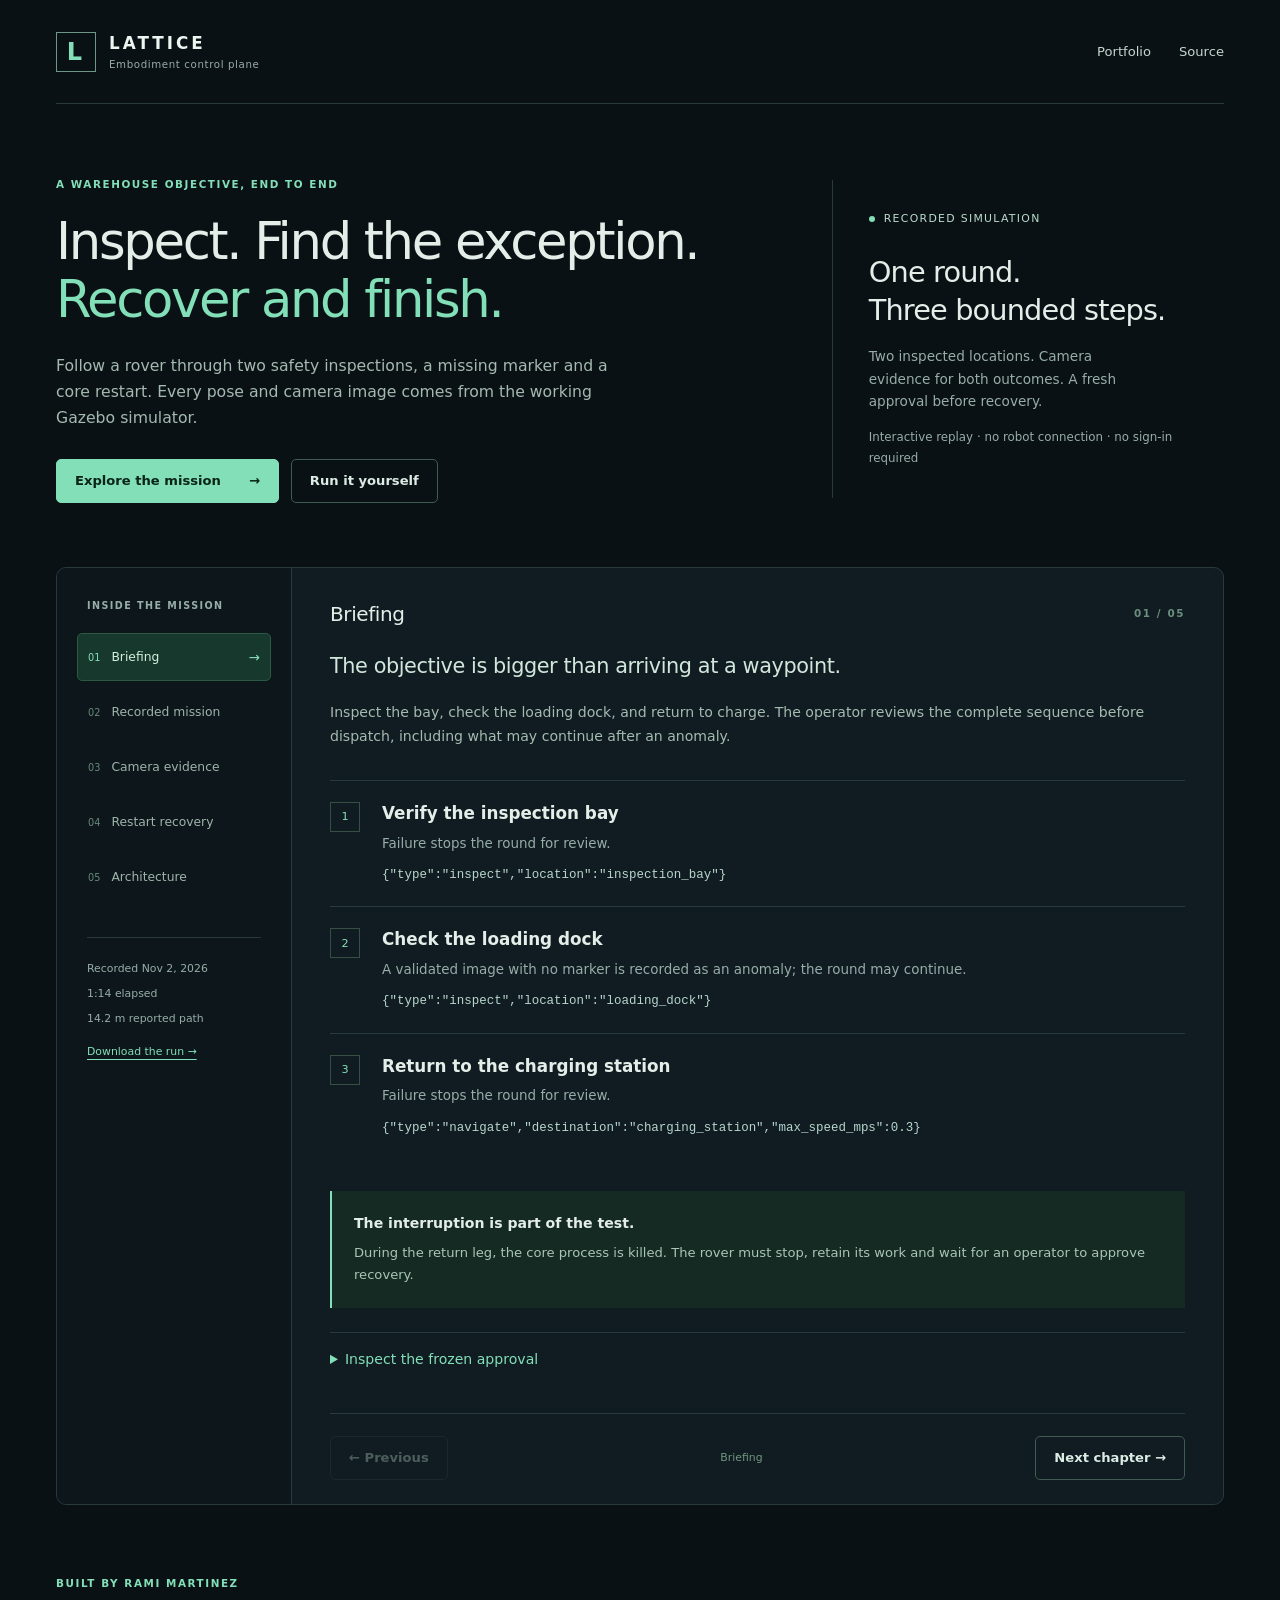
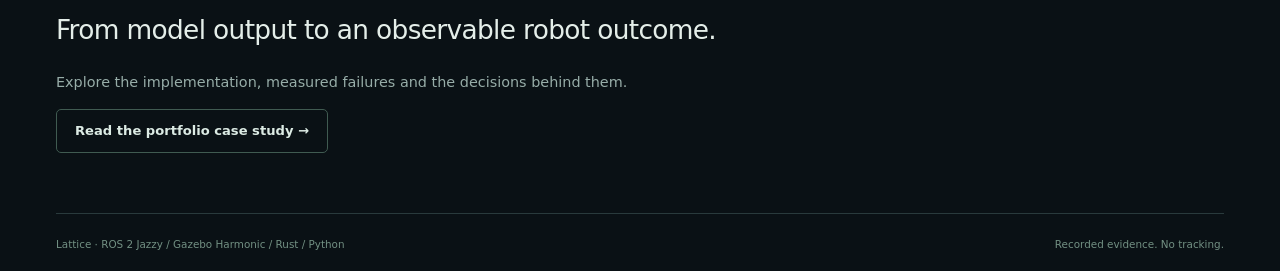
==== lattice/index.html @ a3d72969 "Show Lattice's complete inspection round with recovery and guided demo" ====
<!doctype html>
<html lang="en">
  <head>
    <meta charset="UTF-8" />
    <meta name="description" content="Explore a real recorded robotics inspection round: camera evidence, a missing marker, and operator-reviewed restart recovery.">
    <meta name="viewport" content="width=device-width, initial-scale=1.0" />
    <meta name="referrer" content="no-referrer" />
    <meta name="theme-color" content="#080d14" />
    <title>Lattice — A warehouse mission, end to end</title>
    <script type="module" crossorigin src="/lattice/assets/index-3AzymlTK.js"></script>
    <link rel="modulepreload" crossorigin href="/lattice/assets/preload-helper-CL96pmDp.js">
    <link rel="stylesheet" crossorigin href="/lattice/assets/index-CsXCBQIJ.css">
  </head>
  <body>
    <div id="root"></div>
  </body>
</html>
---- lattice/assets/index-CsXCBQIJ.css ----
:root{--lightningcss-light: ;--lightningcss-dark:initial;color-scheme:dark;color:#e4eee9;font-synthesis:none;--accent:#83dfb8;--muted:#97ada8;--line:#293a3c;--surface:#101c21;background:#0a1115;font-family:Inter,ui-sans-serif,system-ui,-apple-system,BlinkMacSystemFont,Segoe UI,sans-serif;font-weight:400}*{box-sizing:border-box}body{min-width:320px;margin:0}button,input,select{font:inherit}a{color:var(--accent);text-underline-offset:4px}button,a,input,select,summary{-webkit-tap-highlight-color:transparent}button,a,summary{touch-action:manipulation}button:focus-visible,a:focus-visible,input:focus-visible,select:focus-visible,summary:focus-visible{outline:2px solid var(--accent);outline-offset:5px}button{cursor:pointer}button:disabled{cursor:default;opacity:.4}p{line-height:1.65}h1,h2,h3,p{margin-top:0}h3{font-size:1.05rem;line-height:1.35}code{overflow-wrap:anywhere;color:#b8d6cc;font-family:ui-monospace,SFMono-Regular,monospace;font-size:.78rem;line-height:1.65}small{font-size:.75em}details{border-top:1px solid var(--line);padding:18px 0}summary{cursor:pointer;color:var(--accent);font-size:.88rem}details p{margin-top:16px}details dd{margin:6px 0 16px}details code{display:block}.visitor-app{max-width:1500px;margin:auto;padding:0 56px}.visitor-header{border-bottom:1px solid var(--line);justify-content:space-between;align-items:center;gap:24px;height:104px;display:flex}.visitor-brand{color:#edf5f1;letter-spacing:.18em;align-items:center;gap:13px;font-size:1.05rem;font-weight:650;text-decoration:none;display:flex}.visitor-brand small{letter-spacing:.06em;color:var(--muted);margin-top:5px;font-size:.64rem;font-weight:400;display:block}.brand-symbol{width:40px;height:40px;color:var(--accent);border:1px solid #6c9686;place-items:center;font-size:1.5rem;display:grid}.visitor-header nav{align-items:center;gap:28px;font-size:.82rem;display:flex}.visitor-header nav>a:not(.visitor-button){color:#c3d6cf;text-decoration:none}.visitor-button{color:#dcebe4;white-space:nowrap;background:0 0;border:1px solid #405b51;border-radius:5px;justify-content:center;align-items:center;gap:28px;min-height:44px;padding:12px 18px;font-size:.82rem;font-weight:550;text-decoration:none;display:inline-flex}.visitor-button:hover{background:#1b3029}.visitor-button.primary{background:var(--accent);color:#0a2418;border-color:var(--accent)}.visitor-button.primary:hover{background:#a7eccf}.visitor-button.quiet{border-color:var(--line);color:#a9c0b6}.visitor-actions{flex-wrap:wrap;gap:12px;margin-top:28px;display:flex}.eyebrow{text-transform:uppercase;letter-spacing:.15em;color:var(--accent);margin-bottom:20px;font-size:.65rem;font-weight:600}.visitor-hero{grid-template-columns:1.65fr 1fr;align-items:center;gap:11%;padding:72px 0 64px;display:grid}.visitor-hero h1{letter-spacing:-.045em;margin-bottom:24px;font-size:clamp(2.2rem,4vw,3.65rem);font-weight:500;line-height:1.13}.visitor-hero h1 em{color:var(--accent);font-style:normal}.hero-description{color:#a4b9b0;max-width:580px;font-size:.98rem}.hero-notes{border-left:1px solid var(--line);padding:30px 0 30px 36px}.hero-notes strong{letter-spacing:-.03em;margin:26px 0 16px;font-size:1.8rem;font-weight:450;line-height:1.3;display:block}.hero-notes p{color:var(--muted);max-width:280px;font-size:.85rem}.hero-notes .recorded-label{text-transform:uppercase;letter-spacing:.12em;color:#badbca;align-items:center;gap:9px;font-size:.68rem;display:flex}.recorded-label>span{background:var(--accent);border-radius:50%;width:6px;height:6px}.scope-note{color:var(--muted);font-size:.74rem;line-height:1.6}.visitor-workspace{border:1px solid var(--line);background:var(--surface);border-radius:10px;grid-template-columns:235px minmax(0,1fr);scroll-margin-top:20px;display:grid;overflow:hidden}.chapter-nav{border-right:1px solid var(--line);background:#0d171b;padding:30px 20px}.chapter-nav>.eyebrow{color:var(--muted);margin-left:10px;font-size:.6rem}.chapter-nav nav{flex-direction:column;gap:7px;display:flex}.chapter-nav button{color:#9eb3aa;text-align:left;background:0 0;border:1px solid #0000;border-radius:5px;align-items:center;gap:11px;width:100%;min-height:48px;padding:14px 10px;font-size:.77rem;display:flex}.chapter-nav button>span:first-child{color:#68877a;font-size:.61rem}.chapter-nav button>span:last-child{opacity:0;margin-left:auto;font-size:.85rem}.chapter-nav button:hover{color:#dfede5;background:#152823}.chapter-nav button.selected{color:#d2efdf;background:#17382c;border-color:#2b5943}.chapter-nav button.selected span{color:var(--accent);opacity:1}.run-facts{border-top:1px solid var(--line);color:var(--muted);flex-direction:column;gap:12px;margin:36px 10px 0;padding-top:24px;font-size:.68rem;display:flex}.run-facts a{margin-top:8px}.chapter-content{min-width:0;padding:34px 38px 24px;scroll-margin-top:20px}.chapter-heading{flex-direction:row-reverse;justify-content:space-between;align-items:center;gap:16px;margin-bottom:25px;display:flex}.chapter-heading h2{letter-spacing:-.02em;outline:none;margin:0;font-size:1.25rem;font-weight:500}.chapter-heading .eyebrow{color:#6b8f7e;font-variant-numeric:tabular-nums;margin:0}.chapter-lead{color:#d2e7dc;letter-spacing:-.02em;font-size:1.3rem;font-weight:450;line-height:1.45}.chapter-content>p:not(.chapter-lead){color:#a5bbb0;font-size:.88rem}.brief-steps{margin:32px 0;padding:0;list-style:none}.brief-steps li{border-top:1px solid var(--line);gap:22px;padding:21px 0;display:flex}.step-number{width:30px;height:30px;color:var(--accent);border:1px solid #355043;flex-shrink:0;place-items:center;font-size:.7rem;display:grid}.brief-steps h3{margin-bottom:8px}.brief-steps p{color:var(--muted);margin-bottom:8px;font-size:.84rem}.callout{border-left:2px solid var(--accent);background:#142a23;margin:24px 0;padding:22px}.callout strong{font-size:.88rem;font-weight:550}.callout p{color:#a8c6b7;margin:10px 0 0;font-size:.82rem}.callout a{margin-top:14px;font-size:.8rem;display:inline-block}.replay-caption{color:var(--muted);justify-content:space-between;align-items:center;margin-bottom:12px;font-size:.7rem;display:flex}.replay-caption p{margin:0}.replay-caption>span{color:#a2d6b9;text-transform:capitalize;border:1px solid #355144;border-radius:20px;padding:4px 9px}.warehouse-map{background:#0b151a;border:1px solid #284039;border-radius:6px;width:100%;height:auto;display:block}.warehouse-floor{fill:#102027;stroke:#466457;stroke-width:2px}.warehouse-shelf{fill:#25363c;stroke:#75827c}.map-label{fill:#8da99b;font-family:inherit;font-size:11px}.map-station{fill:#1f3c32;stroke:#80c6a4;stroke-width:1.5px}.route-full{fill:none;stroke:#314c40;stroke-width:2px;stroke-dasharray:4 5}.route-played{fill:none;stroke:#80e2b4;stroke-width:2.7px;stroke-linecap:round;stroke-linejoin:round}.map-rover{fill:#b0f3cf;stroke:#173a28;stroke-width:2px}.rover-halo{fill:#80e2b41a;stroke:#80e2b430}.rover-arrow{fill:#b0f3cf;stroke:#173a28;stroke-width:1px}.replay-controls{align-items:center;gap:20px;margin:22px 0 18px;display:flex}.replay-controls>label{color:var(--muted);flex:1;font-size:.7rem}.replay-controls output{float:right;font-variant-numeric:tabular-nums}.replay-controls input{width:100%;accent-color:var(--accent);height:18px;margin:12px 0 0;display:block}.replay-controls .speed-label{flex:0 0 52px}.speed-label select{color:var(--accent);background:#152920;border:1px solid #3d5f4c;border-radius:4px;margin-top:7px;padding:7px;display:block}.telemetry-strip{border-bottom:1px solid var(--line);color:#7fa38b;gap:32px;padding-bottom:18px;font-family:ui-monospace,monospace;font-size:.7rem;display:flex}.telemetry-strip strong{color:#c3e3ce;font-weight:400}.current-event{margin:25px 0}.current-event .eyebrow{color:var(--muted);font-size:.6rem}.current-event h3{margin:9px 0}.current-event p{color:var(--muted);min-height:38px;font-size:.8rem}.event-track{gap:9px;padding-bottom:12px;display:flex;overflow-x:auto}.event-track button{text-align:left;border:1px solid var(--line);color:#8fa99c;background:#0d191e;border-radius:5px;min-width:125px;max-width:155px;padding:13px;font-size:.7rem}.event-track button.reached{border-top:2px solid #67b68f}.event-track time{color:var(--accent);font-variant-numeric:tabular-nums;margin-bottom:9px;font-size:.65rem;display:block}.camera-grid{grid-template-columns:1fr 1fr;gap:22px;margin:28px 0;display:grid}.camera-grid figure{min-width:0;margin:0}.camera-label{text-transform:uppercase;letter-spacing:.07em;color:#829f8c;justify-content:space-between;align-items:center;gap:9px;margin-bottom:12px;font-size:.62rem;display:flex}.camera-label .success{color:#94dfb4}.camera-label .anomaly{color:#f1c274}.camera-grid img{border:1px solid #42534d;border-radius:5px;width:100%;height:auto;display:block}.camera-grid figcaption{padding-top:18px}.camera-grid h3{font-size:.95rem}.camera-grid p{color:var(--muted);font-size:.8rem}.camera-grid details{padding:12px 0;font-size:.74rem}.camera-grid code{margin-top:10px;font-size:.62rem}.camera-grid a{font-size:.73rem}.recovery-metrics{grid-template-columns:repeat(3,1fr);gap:20px;margin:32px 0 36px;display:grid}.recovery-metrics>div{border-top:1px solid #5e9676;padding-top:17px}.recovery-metrics strong{letter-spacing:-.06em;color:var(--accent);font-size:2.65rem;font-weight:450;display:block}.recovery-metrics strong small{letter-spacing:0;font-size:.95rem}.recovery-metrics span{color:var(--muted);margin-top:10px;font-size:.76rem;line-height:1.6;display:block}.recovery-sequence{padding:0;list-style:none}.recovery-sequence li{border-top:1px solid var(--line);gap:25px;padding:20px 0;display:flex}.recovery-sequence li>span{color:var(--accent);padding-top:4px;font-size:.7rem}.recovery-sequence h3{font-size:.98rem}.recovery-sequence p{color:var(--muted);margin-bottom:0;font-size:.83rem}.architecture-nodes{flex-wrap:wrap;gap:8px;margin:28px 0 18px;display:flex}.architecture-nodes button{text-align:left;color:#9dbcaa;border:1px solid var(--line);background:#0b181c;border-radius:5px;flex-direction:column;flex:95px;gap:12px;padding:16px 12px;font-size:.74rem;display:flex}.architecture-nodes button>span{color:#628b70;font-size:.6rem}.architecture-nodes button.selected{color:#c6edd3;background:#1c3b2c;border-color:#78b18c}.architecture-detail{background:#0d191d;border:1px solid #344d3f;border-radius:6px;padding:28px}.architecture-detail p:not(.eyebrow){color:#acc6b6;font-size:.88rem;line-height:1.8}.architecture-detail a{font-size:.78rem}.architecture-detail h3{font-size:1.4rem;font-weight:450}.engineering-notes{grid-template-columns:1fr 1fr;gap:30px;margin:32px 0;display:grid}.engineering-notes h3{font-size:.85rem}.engineering-notes p{color:var(--muted);font-size:.77rem}.chapter-footer{border-top:1px solid var(--line);justify-content:space-between;align-items:center;gap:16px;margin-top:28px;padding-top:22px;display:flex}.chapter-footer>span{color:#719580;font-size:.68rem}.visitor-bottom{max-width:700px;padding:70px 0 60px}.visitor-bottom h2{letter-spacing:-.025em;font-size:1.65rem;font-weight:450;line-height:1.4}.visitor-bottom>p:not(.eyebrow){color:var(--muted);font-size:.9rem}.visitor-footer{border-top:1px solid var(--line);color:#729083;justify-content:space-between;gap:20px;padding:24px 0;font-size:.65rem;display:flex}.visitor-error{border:1px solid #c89174;padding:20px}.skip-link{z-index:5;background:#102d1d;padding:15px;position:absolute;top:-90px;left:20px}.skip-link:focus{top:20px}@media (min-width:1500px){.visitor-app{padding:0 70px}}@media (max-width:1050px){.visitor-app{padding:0 28px}.visitor-hero{gap:7%;padding:54px 0}.visitor-workspace{grid-template-columns:205px minmax(0,1fr)}.chapter-nav{padding:26px 14px}.chapter-content{padding:28px 24px}.chapter-footer>span{display:none}.replay-controls{gap:12px}.replay-controls .visitor-button{padding:10px;font-size:.75rem}.visitor-hero h1{font-size:2.7rem}.hero-notes{padding-left:25px}.hero-notes strong{font-size:1.6rem}}@media (max-width:760px){.visitor-app{padding:0 18px}.visitor-header{gap:12px;height:86px}.visitor-header nav{gap:16px;font-size:.73rem}.visitor-header nav>a:first-child{display:none}.visitor-header .visitor-button{padding:9px;font-size:.7rem}.visitor-brand{gap:9px;font-size:.88rem}.visitor-brand small{font-size:.53rem}.brand-symbol{width:33px;height:33px}.visitor-hero{grid-template-columns:1fr;gap:30px;padding:38px 0 32px}.visitor-hero h1{font-size:2.45rem}.hero-description{font-size:.88rem}.hero-notes{border-left:0;border-top:1px solid var(--line);grid-template-columns:1fr 1fr;gap:12px 20px;padding:22px 0 0;display:grid}.hero-notes strong{grid-row:2;margin:0;font-size:1.25rem}.hero-notes p:not(.recorded-label){grid-row:2;margin:0;font-size:.75rem}.hero-notes .hero-notes .recorded-label{grid-column:1/-1;margin:0}.hero-notes .scope-note{grid-column:1/-1;font-size:.66rem}.visitor-workspace{display:block}.chapter-nav{border-right:0;border-bottom:1px solid var(--line);padding:15px}.chapter-nav>.eyebrow{display:none}.chapter-nav nav{flex-direction:row;gap:7px;overflow:auto}.chapter-nav button{white-space:nowrap;flex:none;width:auto;min-height:44px;padding:11px;font-size:.7rem}.chapter-nav button>span:last-child,.run-facts{display:none}.chapter-content{padding:24px 18px 20px}.chapter-heading h2{font-size:1.1rem}.chapter-lead{font-size:1.15rem}.brief-steps li{gap:13px}.brief-steps p{font-size:.77rem}.brief-steps h3{font-size:.9rem}.brief-steps code{font-size:.69rem}.replay-controls{flex-wrap:wrap;gap:14px}.replay-controls>label:not(.speed-label){flex:100%;order:3}.replay-controls .speed-label{flex:0;align-items:center;gap:9px;margin-left:auto;display:flex}.speed-label select{margin:0}.telemetry-strip{gap:20px;font-size:.64rem}.current-event p{font-size:.78rem}.camera-grid{grid-template-columns:1fr;gap:34px}.camera-grid figure{max-width:440px}.camera-label{font-size:.67rem}.recovery-metrics{gap:13px}.recovery-metrics strong{font-size:2rem}.recovery-metrics span{font-size:.66rem}.recovery-sequence li{gap:15px}.recovery-sequence p{font-size:.77rem}.architecture-nodes{gap:6px}.architecture-nodes button{flex-basis:85px;padding:12px;font-size:.7rem}.architecture-detail{padding:20px}.architecture-detail h3{font-size:1.15rem}.architecture-detail p:not(.eyebrow){font-size:.81rem}.engineering-notes{grid-template-columns:1fr;gap:15px}.chapter-footer .visitor-button{padding:10px;font-size:.72rem}.visitor-bottom{padding:42px 0}.visitor-bottom h2{font-size:1.4rem}.visitor-footer{font-size:.62rem;line-height:2;display:block}.visitor-footer span{display:block}.map-label{font-size:12px}.callout{padding:16px}.callout p{font-size:.76rem}.eyebrow{font-size:.61rem}.visitor-actions .visitor-button{gap:12px;padding:11px 14px;font-size:.76rem}}@media (prefers-reduced-motion:reduce){*{scroll-behavior:auto;transition:none;animation:none}}.view-switch{border:0;gap:8px;margin:0 0 16px;padding:0;display:flex}.view-switch [aria-pressed=true]{border-color:var(--accent);color:var(--accent);background:#18372c}.recorded-twin-canvas{border:1px solid var(--line);touch-action:none;border-radius:4px;height:min(52vw,530px);min-height:300px;overflow:hidden}.twin-stations{flex-wrap:wrap;gap:16px;margin:14px 0 24px;font-size:12px;display:flex}.twin-stations span:first-child{color:#83dfb8}.twin-stations span:nth-child(2){color:#e9b66c}.twin-stations span:nth-child(3){color:#87b8e6}@media (max-width:420px){.visitor-header{flex-wrap:wrap;gap:14px}.visitor-header nav{flex:100%;justify-content:flex-end}}
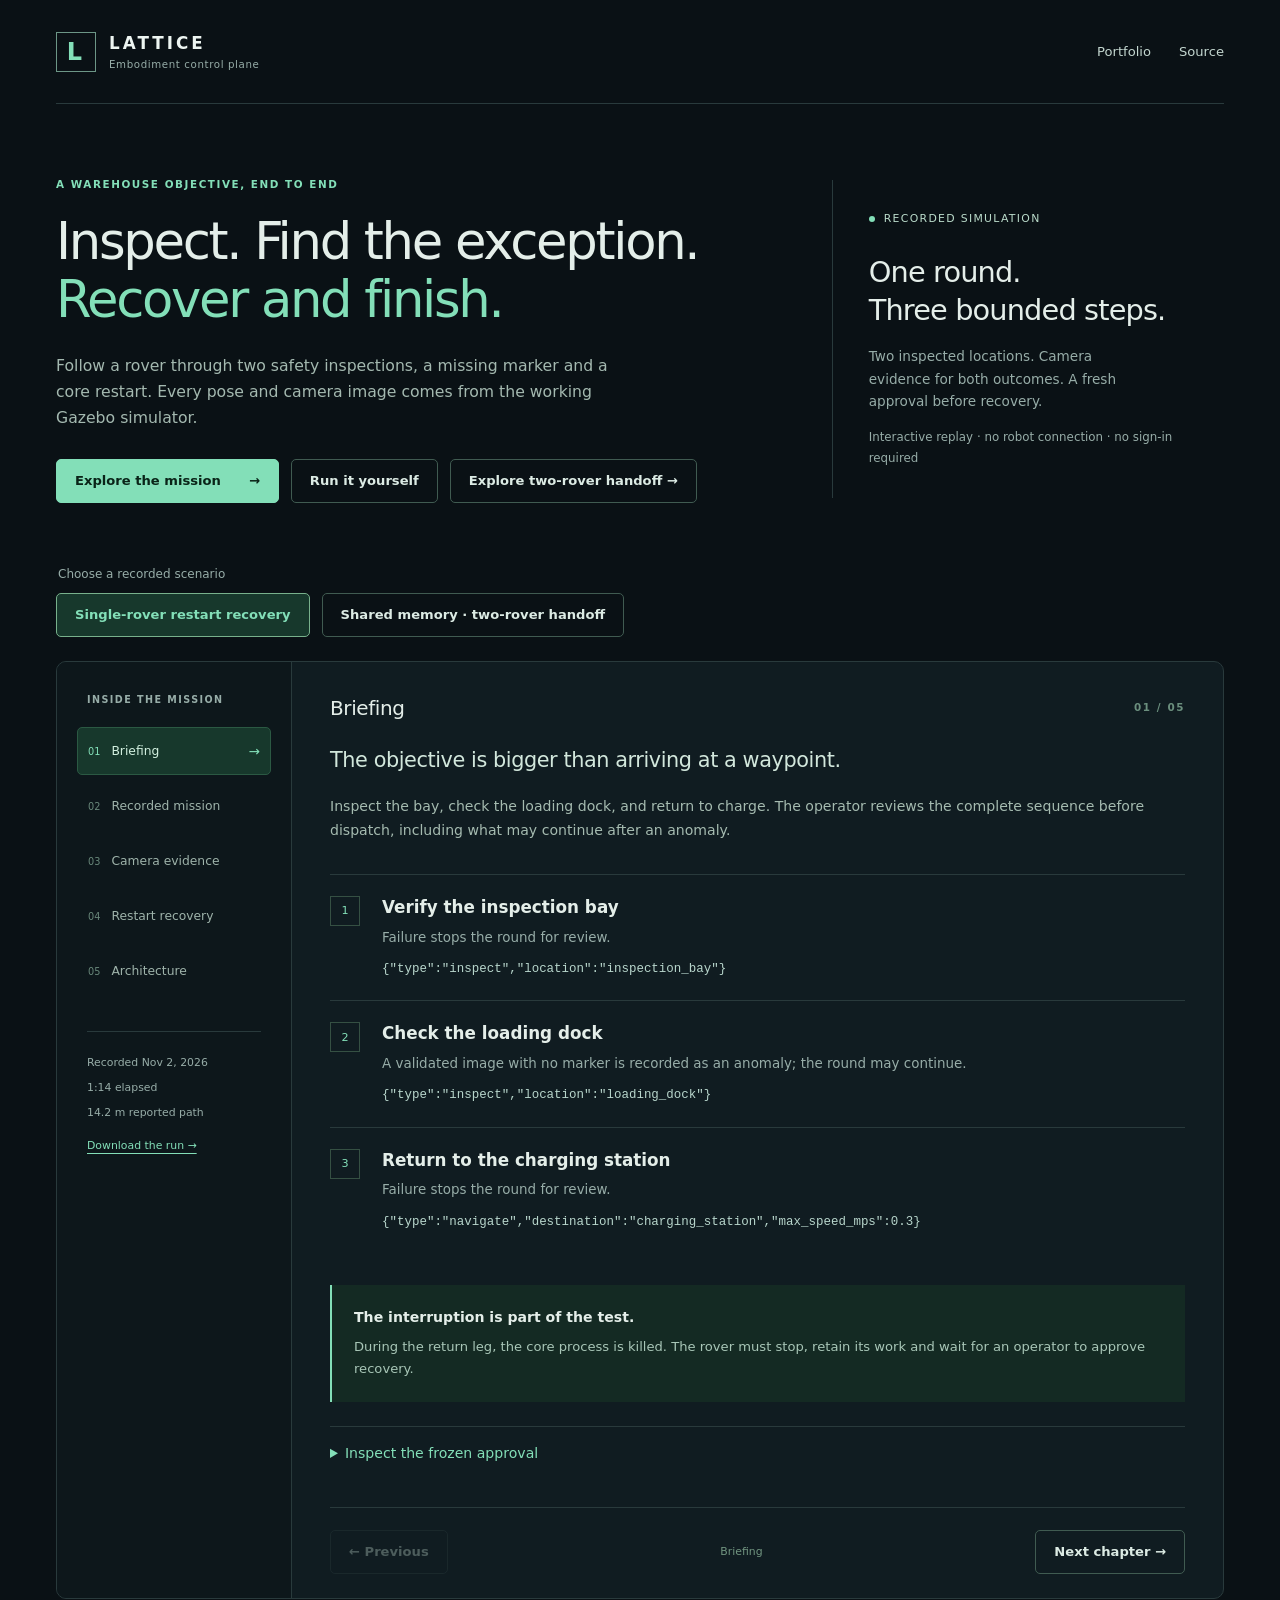
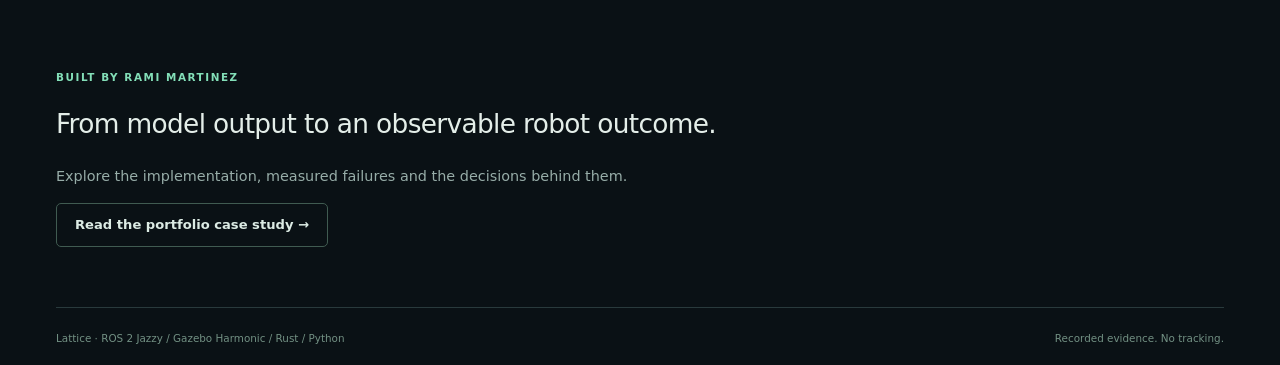
==== commit 1d123372: "Show Lattice shared memory and measured two-rover handoff" ====
--- a/lattice/index.html
+++ b/lattice/index.html
@@ -7,9 +7,10 @@
     <meta name="referrer" content="no-referrer" />
     <meta name="theme-color" content="#080d14" />
     <title>Lattice — A warehouse mission, end to end</title>
-    <script type="module" crossorigin src="/lattice/assets/index-3AzymlTK.js"></script>
-    <link rel="modulepreload" crossorigin href="/lattice/assets/preload-helper-CL96pmDp.js">
-    <link rel="stylesheet" crossorigin href="/lattice/assets/index-CsXCBQIJ.css">
+    <script type="module" crossorigin src="/lattice/assets/index-DZYsvAF_.js"></script>
+    <link rel="modulepreload" crossorigin href="/lattice/assets/jsx-runtime-n5LQ9ujS.js">
+    <link rel="modulepreload" crossorigin href="/lattice/assets/preload-helper-DVrHmOhd.js">
+    <link rel="stylesheet" crossorigin href="/lattice/assets/index-DZ8Ao7q-.css">
   </head>
   <body>
     <div id="root"></div>
--- a/lattice/assets/index-DZ8Ao7q-.css
+++ b/lattice/assets/index-DZ8Ao7q-.css
@@ -0,0 +1 @@
+:root{--lightningcss-light: ;--lightningcss-dark:initial;color-scheme:dark;color:#e4eee9;font-synthesis:none;--accent:#83dfb8;--muted:#97ada8;--line:#293a3c;--surface:#101c21;background:#0a1115;font-family:Inter,ui-sans-serif,system-ui,-apple-system,BlinkMacSystemFont,Segoe UI,sans-serif;font-weight:400}*{box-sizing:border-box}body{min-width:320px;margin:0}button,input,select{font:inherit}a{color:var(--accent);text-underline-offset:4px}button,a,input,select,summary{-webkit-tap-highlight-color:transparent}button,a,summary{touch-action:manipulation}button:focus-visible,a:focus-visible,input:focus-visible,select:focus-visible,summary:focus-visible{outline:2px solid var(--accent);outline-offset:5px}button{cursor:pointer}button:disabled{cursor:default;opacity:.4}p{line-height:1.65}h1,h2,h3,p{margin-top:0}h3{font-size:1.05rem;line-height:1.35}code{overflow-wrap:anywhere;color:#b8d6cc;font-family:ui-monospace,SFMono-Regular,monospace;font-size:.78rem;line-height:1.65}small{font-size:.75em}details{border-top:1px solid var(--line);padding:18px 0}summary{cursor:pointer;color:var(--accent);font-size:.88rem}details p{margin-top:16px}details dd{margin:6px 0 16px}details code{display:block}.visitor-app{max-width:1500px;margin:auto;padding:0 56px}.visitor-header{border-bottom:1px solid var(--line);justify-content:space-between;align-items:center;gap:24px;height:104px;display:flex}.visitor-brand{color:#edf5f1;letter-spacing:.18em;align-items:center;gap:13px;font-size:1.05rem;font-weight:650;text-decoration:none;display:flex}.visitor-brand small{letter-spacing:.06em;color:var(--muted);margin-top:5px;font-size:.64rem;font-weight:400;display:block}.brand-symbol{width:40px;height:40px;color:var(--accent);border:1px solid #6c9686;place-items:center;font-size:1.5rem;display:grid}.visitor-header nav{align-items:center;gap:28px;font-size:.82rem;display:flex}.visitor-header nav>a:not(.visitor-button){color:#c3d6cf;text-decoration:none}.visitor-button{color:#dcebe4;white-space:nowrap;background:0 0;border:1px solid #405b51;border-radius:5px;justify-content:center;align-items:center;gap:28px;min-height:44px;padding:12px 18px;font-size:.82rem;font-weight:550;text-decoration:none;display:inline-flex}.visitor-button:hover{background:#1b3029}.visitor-button.primary{background:var(--accent);color:#0a2418;border-color:var(--accent)}.visitor-button.primary:hover{background:#a7eccf}.visitor-button.quiet{border-color:var(--line);color:#a9c0b6}.visitor-actions{flex-wrap:wrap;gap:12px;margin-top:28px;display:flex}.eyebrow{text-transform:uppercase;letter-spacing:.15em;color:var(--accent);margin-bottom:20px;font-size:.65rem;font-weight:600}.visitor-hero{grid-template-columns:1.65fr 1fr;align-items:center;gap:11%;padding:72px 0 64px;display:grid}.visitor-hero h1{letter-spacing:-.045em;margin-bottom:24px;font-size:clamp(2.2rem,4vw,3.65rem);font-weight:500;line-height:1.13}.visitor-hero h1 em{color:var(--accent);font-style:normal}.hero-description{color:#a4b9b0;max-width:580px;font-size:.98rem}.hero-notes{border-left:1px solid var(--line);padding:30px 0 30px 36px}.hero-notes strong{letter-spacing:-.03em;margin:26px 0 16px;font-size:1.8rem;font-weight:450;line-height:1.3;display:block}.hero-notes p{color:var(--muted);max-width:280px;font-size:.85rem}.hero-notes .recorded-label{text-transform:uppercase;letter-spacing:.12em;color:#badbca;align-items:center;gap:9px;font-size:.68rem;display:flex}.recorded-label>span{background:var(--accent);border-radius:50%;width:6px;height:6px}.scope-note{color:var(--muted);font-size:.74rem;line-height:1.6}.visitor-workspace{border:1px solid var(--line);background:var(--surface);border-radius:10px;grid-template-columns:235px minmax(0,1fr);scroll-margin-top:20px;display:grid;overflow:hidden}.chapter-nav{border-right:1px solid var(--line);background:#0d171b;padding:30px 20px}.chapter-nav>.eyebrow{color:var(--muted);margin-left:10px;font-size:.6rem}.chapter-nav nav{flex-direction:column;gap:7px;display:flex}.chapter-nav button{color:#9eb3aa;text-align:left;background:0 0;border:1px solid #0000;border-radius:5px;align-items:center;gap:11px;width:100%;min-height:48px;padding:14px 10px;font-size:.77rem;display:flex}.chapter-nav button>span:first-child{color:#68877a;font-size:.61rem}.chapter-nav button>span:last-child{opacity:0;margin-left:auto;font-size:.85rem}.chapter-nav button:hover{color:#dfede5;background:#152823}.chapter-nav button.selected{color:#d2efdf;background:#17382c;border-color:#2b5943}.chapter-nav button.selected span{color:var(--accent);opacity:1}.run-facts{border-top:1px solid var(--line);color:var(--muted);flex-direction:column;gap:12px;margin:36px 10px 0;padding-top:24px;font-size:.68rem;display:flex}.run-facts a{margin-top:8px}.chapter-content{min-width:0;padding:34px 38px 24px;scroll-margin-top:20px}.chapter-heading{flex-direction:row-reverse;justify-content:space-between;align-items:center;gap:16px;margin-bottom:25px;display:flex}.chapter-heading h2{letter-spacing:-.02em;outline:none;margin:0;font-size:1.25rem;font-weight:500}.chapter-heading .eyebrow{color:#6b8f7e;font-variant-numeric:tabular-nums;margin:0}.chapter-lead{color:#d2e7dc;letter-spacing:-.02em;font-size:1.3rem;font-weight:450;line-height:1.45}.chapter-content>p:not(.chapter-lead){color:#a5bbb0;font-size:.88rem}.brief-steps{margin:32px 0;padding:0;list-style:none}.brief-steps li{border-top:1px solid var(--line);gap:22px;padding:21px 0;display:flex}.step-number{width:30px;height:30px;color:var(--accent);border:1px solid #355043;flex-shrink:0;place-items:center;font-size:.7rem;display:grid}.brief-steps h3{margin-bottom:8px}.brief-steps p{color:var(--muted);margin-bottom:8px;font-size:.84rem}.callout{border-left:2px solid var(--accent);background:#142a23;margin:24px 0;padding:22px}.callout strong{font-size:.88rem;font-weight:550}.callout p{color:#a8c6b7;margin:10px 0 0;font-size:.82rem}.callout a{margin-top:14px;font-size:.8rem;display:inline-block}.replay-caption{color:var(--muted);justify-content:space-between;align-items:center;margin-bottom:12px;font-size:.7rem;display:flex}.replay-caption p{margin:0}.replay-caption>span{color:#a2d6b9;text-transform:capitalize;border:1px solid #355144;border-radius:20px;padding:4px 9px}.warehouse-map{background:#0b151a;border:1px solid #284039;border-radius:6px;width:100%;height:auto;display:block}.warehouse-floor{fill:#102027;stroke:#466457;stroke-width:2px}.warehouse-shelf{fill:#25363c;stroke:#75827c}.map-label{fill:#8da99b;font-family:inherit;font-size:11px}.map-station{fill:#1f3c32;stroke:#80c6a4;stroke-width:1.5px}.route-full{fill:none;stroke:#314c40;stroke-width:2px;stroke-dasharray:4 5}.route-played{fill:none;stroke:#80e2b4;stroke-width:2.7px;stroke-linecap:round;stroke-linejoin:round}.map-rover{fill:#b0f3cf;stroke:#173a28;stroke-width:2px}.rover-halo{fill:#80e2b41a;stroke:#80e2b430}.rover-arrow{fill:#b0f3cf;stroke:#173a28;stroke-width:1px}.replay-controls{align-items:center;gap:20px;margin:22px 0 18px;display:flex}.replay-controls>label{color:var(--muted);flex:1;font-size:.7rem}.replay-controls output{float:right;font-variant-numeric:tabular-nums}.replay-controls input{width:100%;accent-color:var(--accent);height:18px;margin:12px 0 0;display:block}.replay-controls .speed-label{flex:0 0 52px}.speed-label select{color:var(--accent);background:#152920;border:1px solid #3d5f4c;border-radius:4px;margin-top:7px;padding:7px;display:block}.telemetry-strip{border-bottom:1px solid var(--line);color:#7fa38b;gap:32px;padding-bottom:18px;font-family:ui-monospace,monospace;font-size:.7rem;display:flex}.telemetry-strip strong{color:#c3e3ce;font-weight:400}.current-event{margin:25px 0}.current-event .eyebrow{color:var(--muted);font-size:.6rem}.current-event h3{margin:9px 0}.current-event p{color:var(--muted);min-height:38px;font-size:.8rem}.event-track{gap:9px;padding-bottom:12px;display:flex;overflow-x:auto}.event-track button{text-align:left;border:1px solid var(--line);color:#8fa99c;background:#0d191e;border-radius:5px;min-width:125px;max-width:155px;padding:13px;font-size:.7rem}.event-track button.reached{border-top:2px solid #67b68f}.event-track time{color:var(--accent);font-variant-numeric:tabular-nums;margin-bottom:9px;font-size:.65rem;display:block}.camera-grid{grid-template-columns:1fr 1fr;gap:22px;margin:28px 0;display:grid}.camera-grid figure{min-width:0;margin:0}.camera-label{text-transform:uppercase;letter-spacing:.07em;color:#829f8c;justify-content:space-between;align-items:center;gap:9px;margin-bottom:12px;font-size:.62rem;display:flex}.camera-label .success{color:#94dfb4}.camera-label .anomaly{color:#f1c274}.camera-grid img{border:1px solid #42534d;border-radius:5px;width:100%;height:auto;display:block}.camera-grid figcaption{padding-top:18px}.camera-grid h3{font-size:.95rem}.camera-grid p{color:var(--muted);font-size:.8rem}.camera-grid details{padding:12px 0;font-size:.74rem}.camera-grid code{margin-top:10px;font-size:.62rem}.camera-grid a{font-size:.73rem}.recovery-metrics{grid-template-columns:repeat(3,1fr);gap:20px;margin:32px 0 36px;display:grid}.recovery-metrics>div{border-top:1px solid #5e9676;padding-top:17px}.recovery-metrics strong{letter-spacing:-.06em;color:var(--accent);font-size:2.65rem;font-weight:450;display:block}.recovery-metrics strong small{letter-spacing:0;font-size:.95rem}.recovery-metrics span{color:var(--muted);margin-top:10px;font-size:.76rem;line-height:1.6;display:block}.recovery-sequence{padding:0;list-style:none}.recovery-sequence li{border-top:1px solid var(--line);gap:25px;padding:20px 0;display:flex}.recovery-sequence li>span{color:var(--accent);padding-top:4px;font-size:.7rem}.recovery-sequence h3{font-size:.98rem}.recovery-sequence p{color:var(--muted);margin-bottom:0;font-size:.83rem}.architecture-nodes{flex-wrap:wrap;gap:8px;margin:28px 0 18px;display:flex}.architecture-nodes button{text-align:left;color:#9dbcaa;border:1px solid var(--line);background:#0b181c;border-radius:5px;flex-direction:column;flex:95px;gap:12px;padding:16px 12px;font-size:.74rem;display:flex}.architecture-nodes button>span{color:#628b70;font-size:.6rem}.architecture-nodes button.selected{color:#c6edd3;background:#1c3b2c;border-color:#78b18c}.architecture-detail{background:#0d191d;border:1px solid #344d3f;border-radius:6px;padding:28px}.architecture-detail p:not(.eyebrow){color:#acc6b6;font-size:.88rem;line-height:1.8}.architecture-detail a{font-size:.78rem}.architecture-detail h3{font-size:1.4rem;font-weight:450}.engineering-notes{grid-template-columns:1fr 1fr;gap:30px;margin:32px 0;display:grid}.engineering-notes h3{font-size:.85rem}.engineering-notes p{color:var(--muted);font-size:.77rem}.chapter-footer{border-top:1px solid var(--line);justify-content:space-between;align-items:center;gap:16px;margin-top:28px;padding-top:22px;display:flex}.chapter-footer>span{color:#719580;font-size:.68rem}.visitor-bottom{max-width:700px;padding:70px 0 60px}.visitor-bottom h2{letter-spacing:-.025em;font-size:1.65rem;font-weight:450;line-height:1.4}.visitor-bottom>p:not(.eyebrow){color:var(--muted);font-size:.9rem}.visitor-footer{border-top:1px solid var(--line);color:#729083;justify-content:space-between;gap:20px;padding:24px 0;font-size:.65rem;display:flex}.visitor-error{border:1px solid #c89174;padding:20px}.skip-link{z-index:5;background:#102d1d;padding:15px;position:absolute;top:-90px;left:20px}.skip-link:focus{top:20px}@media (min-width:1500px){.visitor-app{padding:0 70px}}@media (max-width:1050px){.visitor-app{padding:0 28px}.visitor-hero{gap:7%;padding:54px 0}.visitor-workspace{grid-template-columns:205px minmax(0,1fr)}.chapter-nav{padding:26px 14px}.chapter-content{padding:28px 24px}.chapter-footer>span{display:none}.replay-controls{gap:12px}.replay-controls .visitor-button{padding:10px;font-size:.75rem}.visitor-hero h1{font-size:2.7rem}.hero-notes{padding-left:25px}.hero-notes strong{font-size:1.6rem}}@media (max-width:760px){.visitor-app{padding:0 18px}.visitor-header{gap:12px;height:86px}.visitor-header nav{gap:16px;font-size:.73rem}.visitor-header nav>a:first-child{display:none}.visitor-header .visitor-button{padding:9px;font-size:.7rem}.visitor-brand{gap:9px;font-size:.88rem}.visitor-brand small{font-size:.53rem}.brand-symbol{width:33px;height:33px}.visitor-hero{grid-template-columns:1fr;gap:30px;padding:38px 0 32px}.visitor-hero h1{font-size:2.45rem}.hero-description{font-size:.88rem}.hero-notes{border-left:0;border-top:1px solid var(--line);grid-template-columns:1fr 1fr;gap:12px 20px;padding:22px 0 0;display:grid}.hero-notes strong{grid-row:2;margin:0;font-size:1.25rem}.hero-notes p:not(.recorded-label){grid-row:2;margin:0;font-size:.75rem}.hero-notes .hero-notes .recorded-label{grid-column:1/-1;margin:0}.hero-notes .scope-note{grid-column:1/-1;font-size:.66rem}.visitor-workspace{display:block}.chapter-nav{border-right:0;border-bottom:1px solid var(--line);padding:15px}.chapter-nav>.eyebrow{display:none}.chapter-nav nav{flex-direction:row;gap:7px;overflow:auto}.chapter-nav button{white-space:nowrap;flex:none;width:auto;min-height:44px;padding:11px;font-size:.7rem}.chapter-nav button>span:last-child,.run-facts{display:none}.chapter-content{padding:24px 18px 20px}.chapter-heading h2{font-size:1.1rem}.chapter-lead{font-size:1.15rem}.brief-steps li{gap:13px}.brief-steps p{font-size:.77rem}.brief-steps h3{font-size:.9rem}.brief-steps code{font-size:.69rem}.replay-controls{flex-wrap:wrap;gap:14px}.replay-controls>label:not(.speed-label){flex:100%;order:3}.replay-controls .speed-label{flex:0;align-items:center;gap:9px;margin-left:auto;display:flex}.speed-label select{margin:0}.telemetry-strip{gap:20px;font-size:.64rem}.current-event p{font-size:.78rem}.camera-grid{grid-template-columns:1fr;gap:34px}.camera-grid figure{max-width:440px}.camera-label{font-size:.67rem}.recovery-metrics{gap:13px}.recovery-metrics strong{font-size:2rem}.recovery-metrics span{font-size:.66rem}.recovery-sequence li{gap:15px}.recovery-sequence p{font-size:.77rem}.architecture-nodes{gap:6px}.architecture-nodes button{flex-basis:85px;padding:12px;font-size:.7rem}.architecture-detail{padding:20px}.architecture-detail h3{font-size:1.15rem}.architecture-detail p:not(.eyebrow){font-size:.81rem}.engineering-notes{grid-template-columns:1fr;gap:15px}.chapter-footer .visitor-button{padding:10px;font-size:.72rem}.visitor-bottom{padding:42px 0}.visitor-bottom h2{font-size:1.4rem}.visitor-footer{font-size:.62rem;line-height:2;display:block}.visitor-footer span{display:block}.map-label{font-size:12px}.callout{padding:16px}.callout p{font-size:.76rem}.eyebrow{font-size:.61rem}.visitor-actions .visitor-button{gap:12px;padding:11px 14px;font-size:.76rem}}@media (prefers-reduced-motion:reduce){*{scroll-behavior:auto;transition:none;animation:none}}.view-switch{border:0;gap:8px;margin:0 0 16px;padding:0;display:flex}.view-switch [aria-pressed=true]{border-color:var(--accent);color:var(--accent);background:#18372c}.story-switch{border:0;flex-wrap:wrap;gap:12px;margin:0 0 24px;padding:0;display:flex}.story-switch legend{color:var(--muted);margin-bottom:12px;font-size:.75rem}.story-switch [aria-pressed=true]{color:var(--accent);background:#17382c;border-color:#78b18c}.handoff-body-flow{border:1px solid var(--line);border-radius:6px;align-items:center;gap:20px;margin:28px 0;padding:22px;display:flex}.handoff-body-flow>div{color:#d2e7dc;flex:1}.handoff-body-flow small{color:var(--muted);margin-top:10px;line-height:1.6;display:block}.body-a-dot,.body-b-dot{background:#83dfb8;border-radius:50%;width:7px;height:7px;margin-right:8px;display:inline-block}.body-b-dot{background:#87b8e6}.handoff-legend{color:var(--muted);flex-wrap:wrap;gap:12px 24px;margin:16px 0;font-size:.75rem;display:flex}.handoff-story .event-track small{color:#6b8f7e;margin-top:8px;display:block}.recorded-memory-select{max-width:400px;color:var(--muted);margin:24px 0;font-size:.8rem;display:block}.recorded-memory-select select{color:#dcebe4;background:#0d191e;border:1px solid #405b51;border-radius:5px;width:100%;margin-top:10px;padding:12px;display:block}.recorded-memory-empty{color:#f1c274;border-left:2px solid #f1c274;padding:12px 18px;font-size:.85rem}@media (max-width:500px){.story-switch .visitor-button{white-space:normal;width:100%}.handoff-body-flow{gap:12px;padding:16px;font-size:.85rem}}.recorded-twin-canvas{border:1px solid var(--line);touch-action:none;border-radius:4px;height:min(52vw,530px);min-height:300px;overflow:hidden}.twin-stations{flex-wrap:wrap;gap:16px;margin:14px 0 24px;font-size:12px;display:flex}.twin-stations span:first-child{color:#83dfb8}.twin-stations span:nth-child(2){color:#e9b66c}.twin-stations span:nth-child(3){color:#87b8e6}@media (max-width:420px){.visitor-header{flex-wrap:wrap;gap:14px}.visitor-header nav{flex:100%;justify-content:flex-end}}
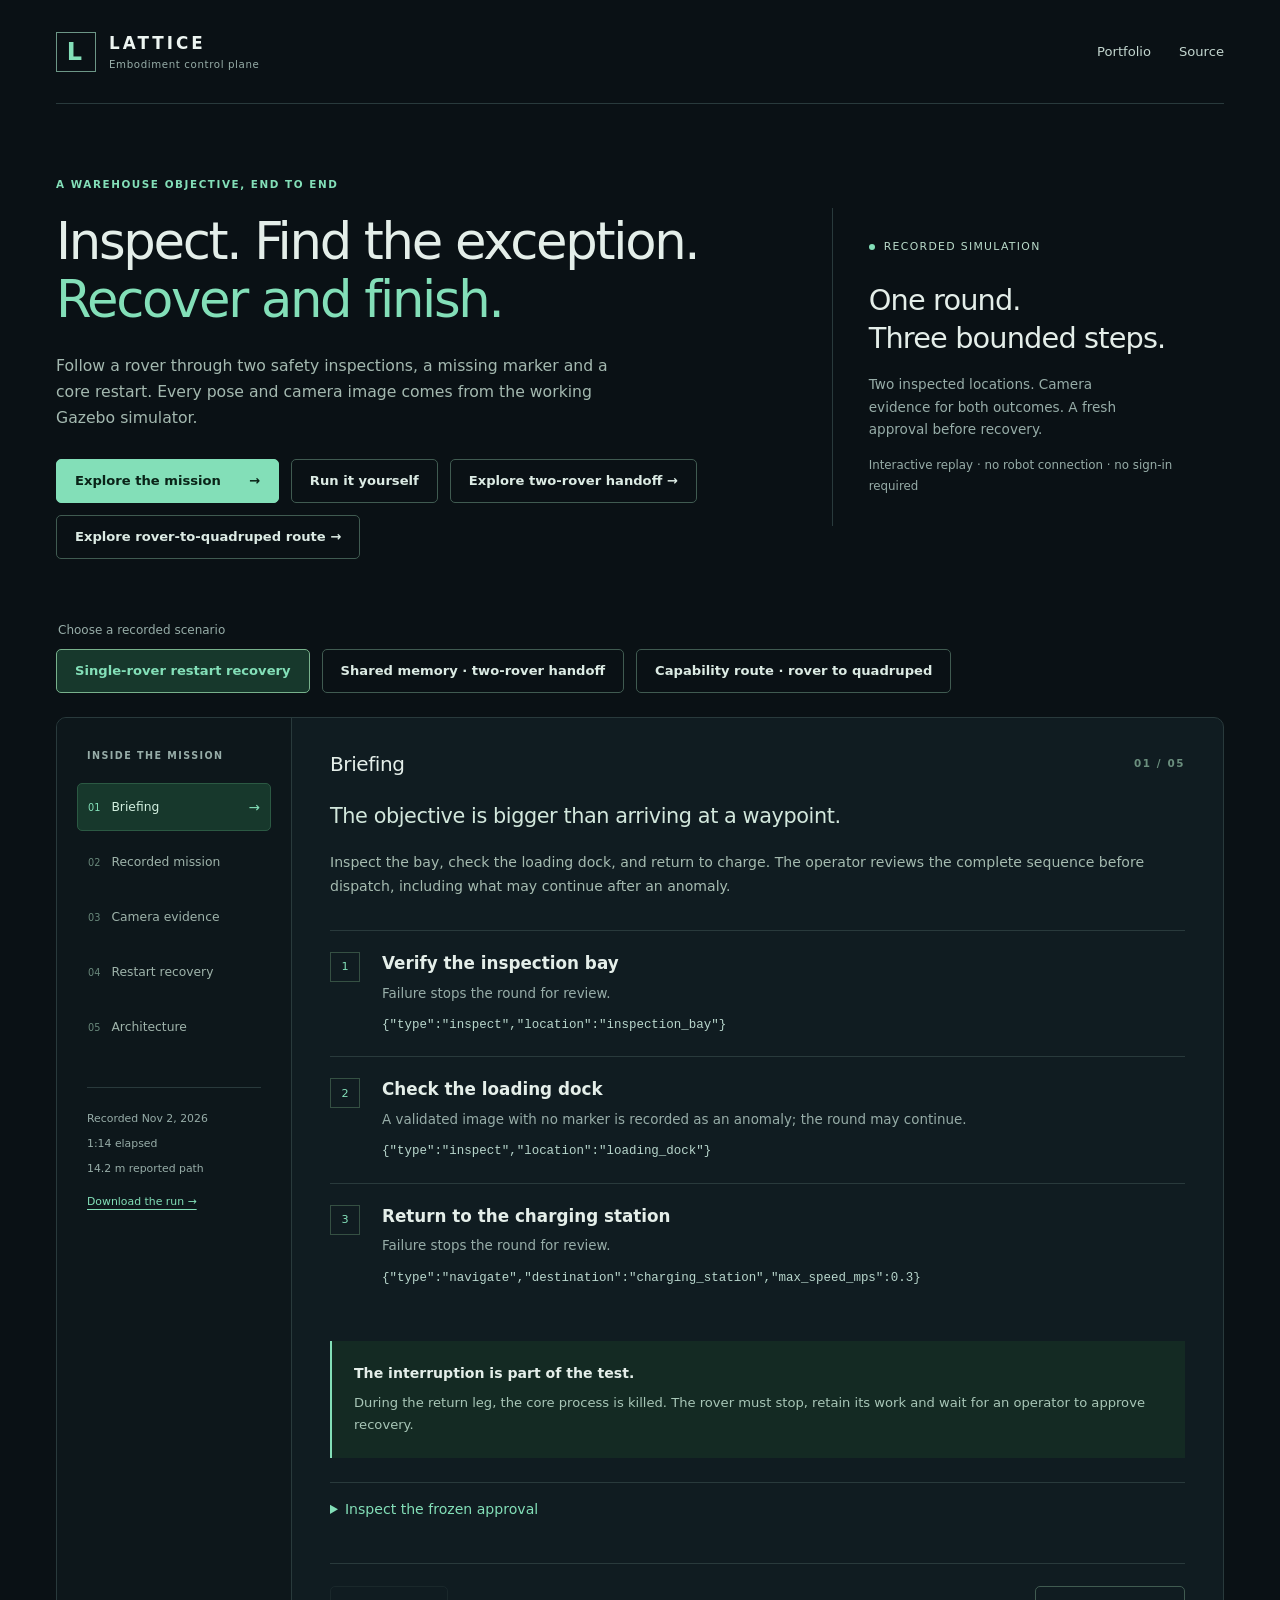
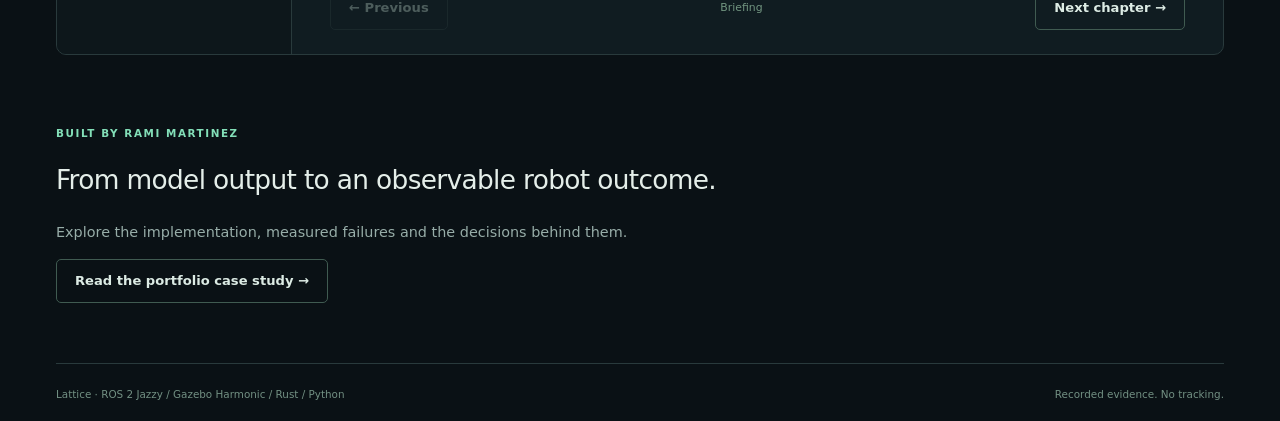
==== commit 220183f9: "Expand Lattice case study with verified rover-to-Go1 capability demo" ====
--- a/lattice/index.html
+++ b/lattice/index.html
@@ -7,10 +7,10 @@
     <meta name="referrer" content="no-referrer" />
     <meta name="theme-color" content="#080d14" />
     <title>Lattice — A warehouse mission, end to end</title>
-    <script type="module" crossorigin src="/lattice/assets/index-DZYsvAF_.js"></script>
+    <script type="module" crossorigin src="/lattice/assets/index-BM8tsFue.js"></script>
     <link rel="modulepreload" crossorigin href="/lattice/assets/jsx-runtime-n5LQ9ujS.js">
     <link rel="modulepreload" crossorigin href="/lattice/assets/preload-helper-DVrHmOhd.js">
-    <link rel="stylesheet" crossorigin href="/lattice/assets/index-DZ8Ao7q-.css">
+    <link rel="stylesheet" crossorigin href="/lattice/assets/index-CvPr2jbS.css">
   </head>
   <body>
     <div id="root"></div>
--- a/lattice/assets/index-CvPr2jbS.css
+++ b/lattice/assets/index-CvPr2jbS.css
@@ -0,0 +1 @@
+:root{--lightningcss-light: ;--lightningcss-dark:initial;color-scheme:dark;color:#e4eee9;font-synthesis:none;--accent:#83dfb8;--muted:#97ada8;--line:#293a3c;--surface:#101c21;background:#0a1115;font-family:Inter,ui-sans-serif,system-ui,-apple-system,BlinkMacSystemFont,Segoe UI,sans-serif;font-weight:400}*{box-sizing:border-box}body{min-width:320px;margin:0}button,input,select{font:inherit}a{color:var(--accent);text-underline-offset:4px}button,a,input,select,summary{-webkit-tap-highlight-color:transparent}button,a,summary{touch-action:manipulation}button:focus-visible,a:focus-visible,input:focus-visible,select:focus-visible,summary:focus-visible{outline:2px solid var(--accent);outline-offset:5px}button{cursor:pointer}button:disabled{cursor:default;opacity:.4}p{line-height:1.65}h1,h2,h3,p{margin-top:0}h3{font-size:1.05rem;line-height:1.35}code{overflow-wrap:anywhere;color:#b8d6cc;font-family:ui-monospace,SFMono-Regular,monospace;font-size:.78rem;line-height:1.65}small{font-size:.75em}details{border-top:1px solid var(--line);padding:18px 0}summary{cursor:pointer;color:var(--accent);font-size:.88rem}details p{margin-top:16px}details dd{margin:6px 0 16px}details code{display:block}.visitor-app{max-width:1500px;margin:auto;padding:0 56px}.visitor-header{border-bottom:1px solid var(--line);justify-content:space-between;align-items:center;gap:24px;height:104px;display:flex}.visitor-brand{color:#edf5f1;letter-spacing:.18em;align-items:center;gap:13px;font-size:1.05rem;font-weight:650;text-decoration:none;display:flex}.visitor-brand small{letter-spacing:.06em;color:var(--muted);margin-top:5px;font-size:.64rem;font-weight:400;display:block}.brand-symbol{width:40px;height:40px;color:var(--accent);border:1px solid #6c9686;place-items:center;font-size:1.5rem;display:grid}.visitor-header nav{align-items:center;gap:28px;font-size:.82rem;display:flex}.visitor-header nav>a:not(.visitor-button){color:#c3d6cf;text-decoration:none}.visitor-button{color:#dcebe4;white-space:nowrap;background:0 0;border:1px solid #405b51;border-radius:5px;justify-content:center;align-items:center;gap:28px;min-height:44px;padding:12px 18px;font-size:.82rem;font-weight:550;text-decoration:none;display:inline-flex}.visitor-button:hover{background:#1b3029}.visitor-button.primary{background:var(--accent);color:#0a2418;border-color:var(--accent)}.visitor-button.primary:hover{background:#a7eccf}.visitor-button.quiet{border-color:var(--line);color:#a9c0b6}.visitor-actions{flex-wrap:wrap;gap:12px;margin-top:28px;display:flex}.eyebrow{text-transform:uppercase;letter-spacing:.15em;color:var(--accent);margin-bottom:20px;font-size:.65rem;font-weight:600}.visitor-hero{grid-template-columns:1.65fr 1fr;align-items:center;gap:11%;padding:72px 0 64px;display:grid}.visitor-hero h1{letter-spacing:-.045em;margin-bottom:24px;font-size:clamp(2.2rem,4vw,3.65rem);font-weight:500;line-height:1.13}.visitor-hero h1 em{color:var(--accent);font-style:normal}.hero-description{color:#a4b9b0;max-width:580px;font-size:.98rem}.hero-notes{border-left:1px solid var(--line);padding:30px 0 30px 36px}.hero-notes strong{letter-spacing:-.03em;margin:26px 0 16px;font-size:1.8rem;font-weight:450;line-height:1.3;display:block}.hero-notes p{color:var(--muted);max-width:280px;font-size:.85rem}.hero-notes .recorded-label{text-transform:uppercase;letter-spacing:.12em;color:#badbca;align-items:center;gap:9px;font-size:.68rem;display:flex}.recorded-label>span{background:var(--accent);border-radius:50%;width:6px;height:6px}.scope-note{color:var(--muted);font-size:.74rem;line-height:1.6}.visitor-workspace{border:1px solid var(--line);background:var(--surface);border-radius:10px;grid-template-columns:235px minmax(0,1fr);scroll-margin-top:20px;display:grid;overflow:hidden}.chapter-nav{border-right:1px solid var(--line);background:#0d171b;padding:30px 20px}.chapter-nav>.eyebrow{color:var(--muted);margin-left:10px;font-size:.6rem}.chapter-nav nav{flex-direction:column;gap:7px;display:flex}.chapter-nav button{color:#9eb3aa;text-align:left;background:0 0;border:1px solid #0000;border-radius:5px;align-items:center;gap:11px;width:100%;min-height:48px;padding:14px 10px;font-size:.77rem;display:flex}.chapter-nav button>span:first-child{color:#68877a;font-size:.61rem}.chapter-nav button>span:last-child{opacity:0;margin-left:auto;font-size:.85rem}.chapter-nav button:hover{color:#dfede5;background:#152823}.chapter-nav button.selected{color:#d2efdf;background:#17382c;border-color:#2b5943}.chapter-nav button.selected span{color:var(--accent);opacity:1}.run-facts{border-top:1px solid var(--line);color:var(--muted);flex-direction:column;gap:12px;margin:36px 10px 0;padding-top:24px;font-size:.68rem;display:flex}.run-facts a{margin-top:8px}.chapter-content{min-width:0;padding:34px 38px 24px;scroll-margin-top:20px}.chapter-heading{flex-direction:row-reverse;justify-content:space-between;align-items:center;gap:16px;margin-bottom:25px;display:flex}.chapter-heading h2{letter-spacing:-.02em;outline:none;margin:0;font-size:1.25rem;font-weight:500}.chapter-heading .eyebrow{color:#6b8f7e;font-variant-numeric:tabular-nums;margin:0}.chapter-lead{color:#d2e7dc;letter-spacing:-.02em;font-size:1.3rem;font-weight:450;line-height:1.45}.chapter-content>p:not(.chapter-lead){color:#a5bbb0;font-size:.88rem}.brief-steps{margin:32px 0;padding:0;list-style:none}.brief-steps li{border-top:1px solid var(--line);gap:22px;padding:21px 0;display:flex}.step-number{width:30px;height:30px;color:var(--accent);border:1px solid #355043;flex-shrink:0;place-items:center;font-size:.7rem;display:grid}.brief-steps h3{margin-bottom:8px}.brief-steps p{color:var(--muted);margin-bottom:8px;font-size:.84rem}.callout{border-left:2px solid var(--accent);background:#142a23;margin:24px 0;padding:22px}.callout strong{font-size:.88rem;font-weight:550}.callout p{color:#a8c6b7;margin:10px 0 0;font-size:.82rem}.callout a{margin-top:14px;font-size:.8rem;display:inline-block}.replay-caption{color:var(--muted);justify-content:space-between;align-items:center;margin-bottom:12px;font-size:.7rem;display:flex}.replay-caption p{margin:0}.replay-caption>span{color:#a2d6b9;text-transform:capitalize;border:1px solid #355144;border-radius:20px;padding:4px 9px}.warehouse-map{background:#0b151a;border:1px solid #284039;border-radius:6px;width:100%;height:auto;display:block}.capability-planned-edge{stroke:#50695d;stroke-width:1.5px}.capability-elevation{border:1px solid var(--line);background:#0b151a;border-radius:6px;margin:24px 0}.capability-video{margin:0 0 28px}.capability-video video{border:1px solid var(--line);background:#0b151a;border-radius:6px;width:100%;height:auto;display:block}.capability-video figcaption{padding-top:15px;font-size:.8rem;line-height:1.6}.capability-video figcaption p{color:var(--muted)}.capability-story .replay-controls select{border:1px solid var(--line);color:var(--muted);font:inherit;background:#0d191e;border-radius:4px;margin-left:8px;padding:6px}.capability-elevation figcaption{color:var(--muted);padding:14px 18px 0;font-size:.75rem}.capability-elevation svg{width:100%;display:block}.capability-assessments,.capability-proof{margin:24px 0;font-size:.8rem;line-height:1.6}.capability-proof dt{color:var(--muted);margin-top:14px}.capability-proof dd{overflow-wrap:anywhere;margin:4px 0 0}.warehouse-floor{fill:#102027;stroke:#466457;stroke-width:2px}.warehouse-shelf{fill:#25363c;stroke:#75827c}.map-label{fill:#8da99b;font-family:inherit;font-size:11px}.map-station{fill:#1f3c32;stroke:#80c6a4;stroke-width:1.5px}.route-full{fill:none;stroke:#314c40;stroke-width:2px;stroke-dasharray:4 5}.route-played{fill:none;stroke:#80e2b4;stroke-width:2.7px;stroke-linecap:round;stroke-linejoin:round}.map-rover{fill:#b0f3cf;stroke:#173a28;stroke-width:2px}.rover-halo{fill:#80e2b41a;stroke:#80e2b430}.rover-arrow{fill:#b0f3cf;stroke:#173a28;stroke-width:1px}.replay-controls{align-items:center;gap:20px;margin:22px 0 18px;display:flex}.replay-controls>label{color:var(--muted);flex:1;font-size:.7rem}.replay-controls output{float:right;font-variant-numeric:tabular-nums}.replay-controls input{width:100%;accent-color:var(--accent);height:18px;margin:12px 0 0;display:block}.replay-controls .speed-label{flex:0 0 52px}.speed-label select{color:var(--accent);background:#152920;border:1px solid #3d5f4c;border-radius:4px;margin-top:7px;padding:7px;display:block}.telemetry-strip{border-bottom:1px solid var(--line);color:#7fa38b;gap:32px;padding-bottom:18px;font-family:ui-monospace,monospace;font-size:.7rem;display:flex}.telemetry-strip strong{color:#c3e3ce;font-weight:400}.current-event{margin:25px 0}.current-event .eyebrow{color:var(--muted);font-size:.6rem}.current-event h3{margin:9px 0}.current-event p{color:var(--muted);min-height:38px;font-size:.8rem}.event-track{gap:9px;padding-bottom:12px;display:flex;overflow-x:auto}.event-track button{text-align:left;border:1px solid var(--line);color:#8fa99c;background:#0d191e;border-radius:5px;min-width:125px;max-width:155px;padding:13px;font-size:.7rem}.event-track button.reached{border-top:2px solid #67b68f}.event-track time{color:var(--accent);font-variant-numeric:tabular-nums;margin-bottom:9px;font-size:.65rem;display:block}.camera-grid{grid-template-columns:1fr 1fr;gap:22px;margin:28px 0;display:grid}.camera-grid figure{min-width:0;margin:0}.camera-label{text-transform:uppercase;letter-spacing:.07em;color:#829f8c;justify-content:space-between;align-items:center;gap:9px;margin-bottom:12px;font-size:.62rem;display:flex}.camera-label .success{color:#94dfb4}.camera-label .anomaly{color:#f1c274}.camera-grid img{border:1px solid #42534d;border-radius:5px;width:100%;height:auto;display:block}.camera-grid figcaption{padding-top:18px}.camera-grid h3{font-size:.95rem}.camera-grid p{color:var(--muted);font-size:.8rem}.camera-grid details{padding:12px 0;font-size:.74rem}.camera-grid code{margin-top:10px;font-size:.62rem}.camera-grid a{font-size:.73rem}.recovery-metrics{grid-template-columns:repeat(3,1fr);gap:20px;margin:32px 0 36px;display:grid}.recovery-metrics>div{border-top:1px solid #5e9676;padding-top:17px}.recovery-metrics strong{letter-spacing:-.06em;color:var(--accent);font-size:2.65rem;font-weight:450;display:block}.recovery-metrics strong small{letter-spacing:0;font-size:.95rem}.recovery-metrics span{color:var(--muted);margin-top:10px;font-size:.76rem;line-height:1.6;display:block}.recovery-sequence{padding:0;list-style:none}.recovery-sequence li{border-top:1px solid var(--line);gap:25px;padding:20px 0;display:flex}.recovery-sequence li>span{color:var(--accent);padding-top:4px;font-size:.7rem}.recovery-sequence h3{font-size:.98rem}.recovery-sequence p{color:var(--muted);margin-bottom:0;font-size:.83rem}.architecture-nodes{flex-wrap:wrap;gap:8px;margin:28px 0 18px;display:flex}.architecture-nodes button{text-align:left;color:#9dbcaa;border:1px solid var(--line);background:#0b181c;border-radius:5px;flex-direction:column;flex:95px;gap:12px;padding:16px 12px;font-size:.74rem;display:flex}.architecture-nodes button>span{color:#628b70;font-size:.6rem}.architecture-nodes button.selected{color:#c6edd3;background:#1c3b2c;border-color:#78b18c}.architecture-detail{background:#0d191d;border:1px solid #344d3f;border-radius:6px;padding:28px}.architecture-detail p:not(.eyebrow){color:#acc6b6;font-size:.88rem;line-height:1.8}.architecture-detail a{font-size:.78rem}.architecture-detail h3{font-size:1.4rem;font-weight:450}.engineering-notes{grid-template-columns:1fr 1fr;gap:30px;margin:32px 0;display:grid}.engineering-notes h3{font-size:.85rem}.engineering-notes p{color:var(--muted);font-size:.77rem}.chapter-footer{border-top:1px solid var(--line);justify-content:space-between;align-items:center;gap:16px;margin-top:28px;padding-top:22px;display:flex}.chapter-footer>span{color:#719580;font-size:.68rem}.visitor-bottom{max-width:700px;padding:70px 0 60px}.visitor-bottom h2{letter-spacing:-.025em;font-size:1.65rem;font-weight:450;line-height:1.4}.visitor-bottom>p:not(.eyebrow){color:var(--muted);font-size:.9rem}.visitor-footer{border-top:1px solid var(--line);color:#729083;justify-content:space-between;gap:20px;padding:24px 0;font-size:.65rem;display:flex}.visitor-error{border:1px solid #c89174;padding:20px}.skip-link{z-index:5;background:#102d1d;padding:15px;position:absolute;top:-90px;left:20px}.skip-link:focus{top:20px}@media (min-width:1500px){.visitor-app{padding:0 70px}}@media (max-width:1050px){.visitor-app{padding:0 28px}.visitor-hero{gap:7%;padding:54px 0}.visitor-workspace{grid-template-columns:205px minmax(0,1fr)}.chapter-nav{padding:26px 14px}.chapter-content{padding:28px 24px}.chapter-footer>span{display:none}.replay-controls{gap:12px}.replay-controls .visitor-button{padding:10px;font-size:.75rem}.visitor-hero h1{font-size:2.7rem}.hero-notes{padding-left:25px}.hero-notes strong{font-size:1.6rem}}@media (max-width:760px){.visitor-app{padding:0 18px}.visitor-header{gap:12px;height:86px}.visitor-header nav{gap:16px;font-size:.73rem}.visitor-header nav>a:first-child{display:none}.visitor-header .visitor-button{padding:9px;font-size:.7rem}.visitor-brand{gap:9px;font-size:.88rem}.visitor-brand small{font-size:.53rem}.brand-symbol{width:33px;height:33px}.visitor-hero{grid-template-columns:1fr;gap:30px;padding:38px 0 32px}.visitor-hero h1{font-size:2.45rem}.hero-description{font-size:.88rem}.hero-notes{border-left:0;border-top:1px solid var(--line);grid-template-columns:1fr 1fr;gap:12px 20px;padding:22px 0 0;display:grid}.hero-notes strong{grid-row:2;margin:0;font-size:1.25rem}.hero-notes p:not(.recorded-label){grid-row:2;margin:0;font-size:.75rem}.hero-notes .hero-notes .recorded-label{grid-column:1/-1;margin:0}.hero-notes .scope-note{grid-column:1/-1;font-size:.66rem}.visitor-workspace{display:block}.chapter-nav{border-right:0;border-bottom:1px solid var(--line);padding:15px}.chapter-nav>.eyebrow{display:none}.chapter-nav nav{flex-direction:row;gap:7px;overflow:auto}.chapter-nav button{white-space:nowrap;flex:none;width:auto;min-height:44px;padding:11px;font-size:.7rem}.chapter-nav button>span:last-child,.run-facts{display:none}.chapter-content{padding:24px 18px 20px}.chapter-heading h2{font-size:1.1rem}.chapter-lead{font-size:1.15rem}.brief-steps li{gap:13px}.brief-steps p{font-size:.77rem}.brief-steps h3{font-size:.9rem}.brief-steps code{font-size:.69rem}.replay-controls{flex-wrap:wrap;gap:14px}.replay-controls>label:not(.speed-label){flex:100%;order:3}.replay-controls .speed-label{flex:0;align-items:center;gap:9px;margin-left:auto;display:flex}.speed-label select{margin:0}.telemetry-strip{gap:20px;font-size:.64rem}.current-event p{font-size:.78rem}.camera-grid{grid-template-columns:1fr;gap:34px}.camera-grid figure{max-width:440px}.camera-label{font-size:.67rem}.recovery-metrics{gap:13px}.recovery-metrics strong{font-size:2rem}.recovery-metrics span{font-size:.66rem}.recovery-sequence li{gap:15px}.recovery-sequence p{font-size:.77rem}.architecture-nodes{gap:6px}.architecture-nodes button{flex-basis:85px;padding:12px;font-size:.7rem}.architecture-detail{padding:20px}.architecture-detail h3{font-size:1.15rem}.architecture-detail p:not(.eyebrow){font-size:.81rem}.engineering-notes{grid-template-columns:1fr;gap:15px}.chapter-footer .visitor-button{padding:10px;font-size:.72rem}.visitor-bottom{padding:42px 0}.visitor-bottom h2{font-size:1.4rem}.visitor-footer{font-size:.62rem;line-height:2;display:block}.visitor-footer span{display:block}.map-label{font-size:12px}.callout{padding:16px}.callout p{font-size:.76rem}.eyebrow{font-size:.61rem}.visitor-actions .visitor-button{gap:12px;padding:11px 14px;font-size:.76rem}}@media (prefers-reduced-motion:reduce){*{scroll-behavior:auto;transition:none;animation:none}}.view-switch{border:0;gap:8px;margin:0 0 16px;padding:0;display:flex}.view-switch [aria-pressed=true]{border-color:var(--accent);color:var(--accent);background:#18372c}.story-switch{border:0;flex-wrap:wrap;gap:12px;margin:0 0 24px;padding:0;display:flex}.story-switch legend{color:var(--muted);margin-bottom:12px;font-size:.75rem}.story-switch [aria-pressed=true]{color:var(--accent);background:#17382c;border-color:#78b18c}.handoff-body-flow{border:1px solid var(--line);border-radius:6px;align-items:center;gap:20px;margin:28px 0;padding:22px;display:flex}.handoff-body-flow>div{color:#d2e7dc;flex:1}.handoff-body-flow small{color:var(--muted);margin-top:10px;line-height:1.6;display:block}.body-a-dot,.body-b-dot{background:#83dfb8;border-radius:50%;width:7px;height:7px;margin-right:8px;display:inline-block}.body-b-dot{background:#87b8e6}.handoff-legend{color:var(--muted);flex-wrap:wrap;gap:12px 24px;margin:16px 0;font-size:.75rem;display:flex}.handoff-story .event-track small{color:#6b8f7e;margin-top:8px;display:block}.recorded-memory-select{max-width:400px;color:var(--muted);margin:24px 0;font-size:.8rem;display:block}.recorded-memory-select select{color:#dcebe4;background:#0d191e;border:1px solid #405b51;border-radius:5px;width:100%;margin-top:10px;padding:12px;display:block}.recorded-memory-empty{color:#f1c274;border-left:2px solid #f1c274;padding:12px 18px;font-size:.85rem}@media (max-width:500px){.story-switch .visitor-button{white-space:normal;width:100%}.handoff-body-flow{gap:12px;padding:16px;font-size:.85rem}}.recorded-twin-canvas{border:1px solid var(--line);touch-action:none;border-radius:4px;height:min(52vw,530px);min-height:300px;overflow:hidden}.twin-stations{flex-wrap:wrap;gap:16px;margin:14px 0 24px;font-size:12px;display:flex}.twin-stations span:first-child{color:#83dfb8}.twin-stations span:nth-child(2){color:#e9b66c}.twin-stations span:nth-child(3){color:#87b8e6}@media (max-width:420px){.visitor-header{flex-wrap:wrap;gap:14px}.visitor-header nav{flex:100%;justify-content:flex-end}}
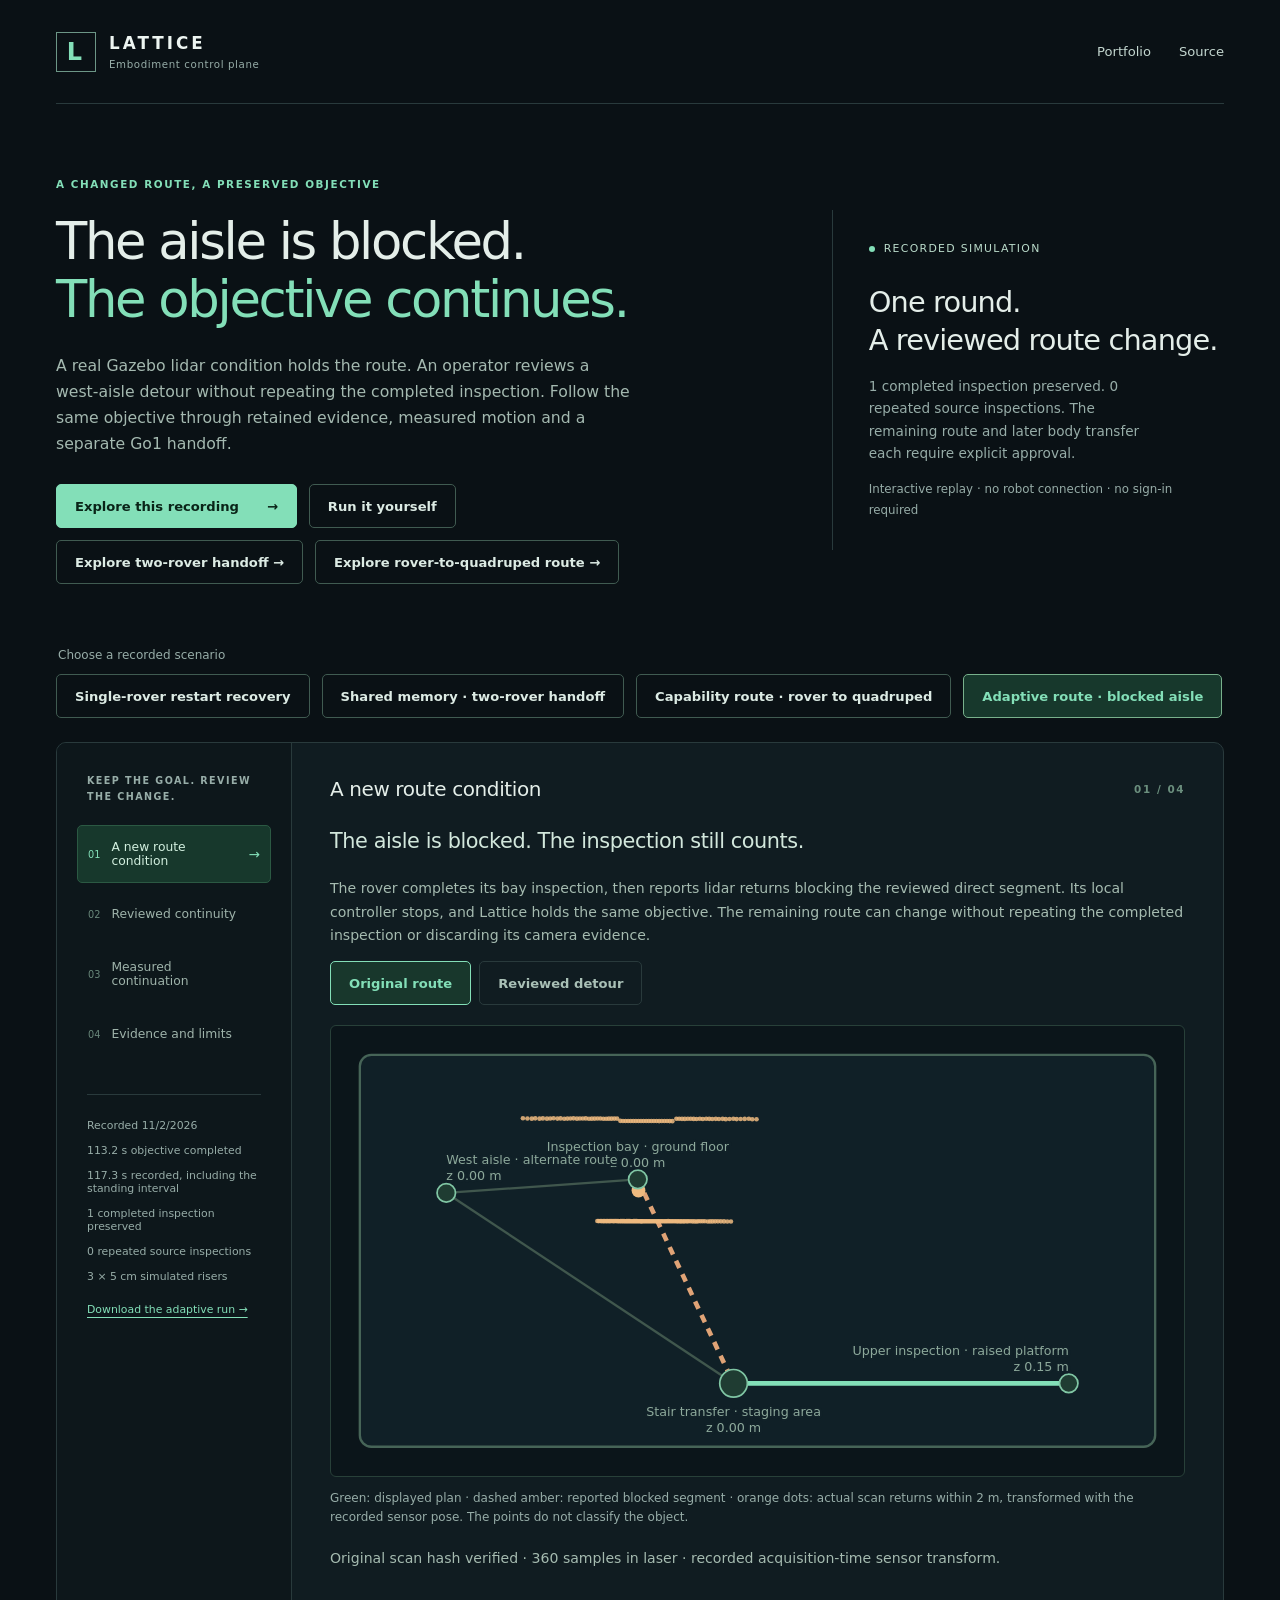
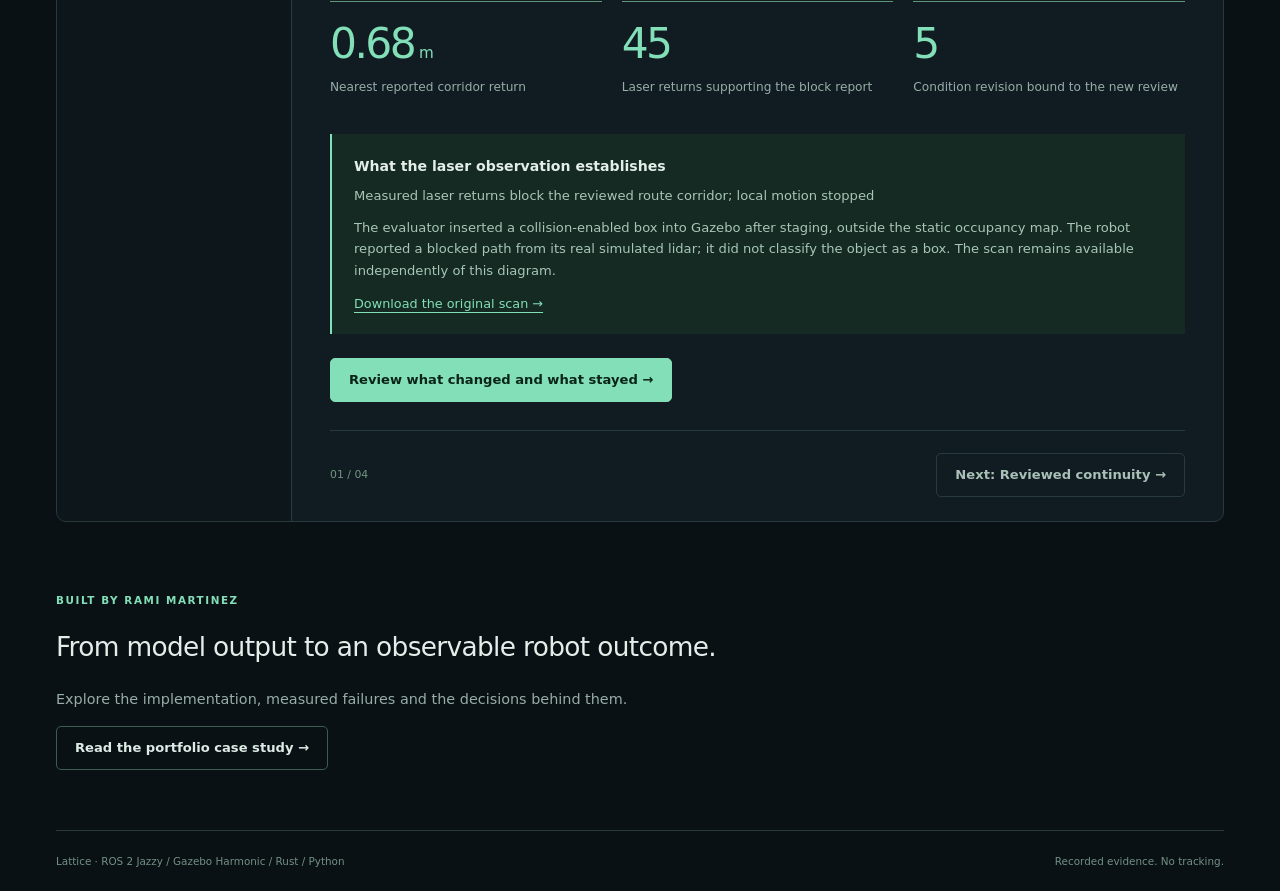
==== commit 2692317c: "Present Lattice adaptive missions in the existing portfolio design" ====
--- a/lattice/index.html
+++ b/lattice/index.html
@@ -2,15 +2,15 @@
 <html lang="en">
   <head>
     <meta charset="UTF-8" />
-    <meta name="description" content="Explore a real recorded robotics inspection round: camera evidence, a missing marker, and operator-reviewed restart recovery.">
+    <meta name="description" content="Follow a recorded robot objective through a real lidar blockage, a reviewed detour, retained camera evidence, and a rover-to-quadruped handoff.">
     <meta name="viewport" content="width=device-width, initial-scale=1.0" />
     <meta name="referrer" content="no-referrer" />
     <meta name="theme-color" content="#080d14" />
-    <title>Lattice — A warehouse mission, end to end</title>
-    <script type="module" crossorigin src="/lattice/assets/index-BM8tsFue.js"></script>
+    <title>Lattice — Robot missions that continue</title>
+    <script type="module" crossorigin src="/lattice/assets/index-CxuEKRFt.js"></script>
     <link rel="modulepreload" crossorigin href="/lattice/assets/jsx-runtime-n5LQ9ujS.js">
     <link rel="modulepreload" crossorigin href="/lattice/assets/preload-helper-DVrHmOhd.js">
-    <link rel="stylesheet" crossorigin href="/lattice/assets/index-CvPr2jbS.css">
+    <link rel="stylesheet" crossorigin href="/lattice/assets/index-DtA-oLSI.css">
   </head>
   <body>
     <div id="root"></div>
--- a/lattice/assets/index-DtA-oLSI.css
+++ b/lattice/assets/index-DtA-oLSI.css
@@ -0,0 +1 @@
+:root{--lightningcss-light: ;--lightningcss-dark:initial;color-scheme:dark;color:#e4eee9;font-synthesis:none;--accent:#83dfb8;--muted:#97ada8;--line:#293a3c;--surface:#101c21;background:#0a1115;font-family:Inter,ui-sans-serif,system-ui,-apple-system,BlinkMacSystemFont,Segoe UI,sans-serif;font-weight:400}*{box-sizing:border-box}body{min-width:320px;margin:0}button,input,select{font:inherit}a{color:var(--accent);text-underline-offset:4px}button,a,input,select,summary{-webkit-tap-highlight-color:transparent}button,a,summary{touch-action:manipulation}button:focus-visible,a:focus-visible,input:focus-visible,select:focus-visible,summary:focus-visible{outline:2px solid var(--accent);outline-offset:5px}button{cursor:pointer}button:disabled{cursor:default;opacity:.4}p{line-height:1.65}h1,h2,h3,p{margin-top:0}h3{font-size:1.05rem;line-height:1.35}code{overflow-wrap:anywhere;color:#b8d6cc;font-family:ui-monospace,SFMono-Regular,monospace;font-size:.78rem;line-height:1.65}small{font-size:.75em}details{border-top:1px solid var(--line);padding:18px 0}summary{cursor:pointer;color:var(--accent);font-size:.88rem}details p{margin-top:16px}details dd{margin:6px 0 16px}details code{display:block}.visitor-app{max-width:1500px;margin:auto;padding:0 56px}.visitor-header{border-bottom:1px solid var(--line);justify-content:space-between;align-items:center;gap:24px;height:104px;display:flex}.visitor-brand{color:#edf5f1;letter-spacing:.18em;align-items:center;gap:13px;font-size:1.05rem;font-weight:650;text-decoration:none;display:flex}.visitor-brand small{letter-spacing:.06em;color:var(--muted);margin-top:5px;font-size:.64rem;font-weight:400;display:block}.brand-symbol{width:40px;height:40px;color:var(--accent);border:1px solid #6c9686;place-items:center;font-size:1.5rem;display:grid}.visitor-header nav{align-items:center;gap:28px;font-size:.82rem;display:flex}.visitor-header nav>a:not(.visitor-button){color:#c3d6cf;text-decoration:none}.visitor-button{color:#dcebe4;white-space:nowrap;background:0 0;border:1px solid #405b51;border-radius:5px;justify-content:center;align-items:center;gap:28px;min-height:44px;padding:12px 18px;font-size:.82rem;font-weight:550;text-decoration:none;display:inline-flex}.visitor-button:hover{background:#1b3029}.visitor-button.primary{background:var(--accent);color:#0a2418;border-color:var(--accent)}.visitor-button.primary:hover{background:#a7eccf}.visitor-button.quiet{border-color:var(--line);color:#a9c0b6}.visitor-actions{flex-wrap:wrap;gap:12px;margin-top:28px;display:flex}.eyebrow{text-transform:uppercase;letter-spacing:.15em;color:var(--accent);margin-bottom:20px;font-size:.65rem;font-weight:600}.visitor-hero{grid-template-columns:1.65fr 1fr;align-items:center;gap:11%;padding:72px 0 64px;display:grid}.visitor-hero h1{letter-spacing:-.045em;margin-bottom:24px;font-size:clamp(2.2rem,4vw,3.65rem);font-weight:500;line-height:1.13}.visitor-hero h1 em{color:var(--accent);font-style:normal}.hero-description{color:#a4b9b0;max-width:580px;font-size:.98rem}.hero-notes{border-left:1px solid var(--line);padding:30px 0 30px 36px}.hero-notes strong{letter-spacing:-.03em;margin:26px 0 16px;font-size:1.8rem;font-weight:450;line-height:1.3;display:block}.hero-notes p{color:var(--muted);max-width:280px;font-size:.85rem}.hero-notes .recorded-label{text-transform:uppercase;letter-spacing:.12em;color:#badbca;align-items:center;gap:9px;font-size:.68rem;display:flex}.recorded-label>span{background:var(--accent);border-radius:50%;width:6px;height:6px}.scope-note{color:var(--muted);font-size:.74rem;line-height:1.6}.visitor-workspace{border:1px solid var(--line);background:var(--surface);border-radius:10px;grid-template-columns:235px minmax(0,1fr);scroll-margin-top:20px;display:grid;overflow:hidden}.chapter-nav{border-right:1px solid var(--line);background:#0d171b;padding:30px 20px}.chapter-nav>.eyebrow{color:var(--muted);margin-left:10px;font-size:.6rem}.chapter-nav nav{flex-direction:column;gap:7px;display:flex}.chapter-nav button{color:#9eb3aa;text-align:left;background:0 0;border:1px solid #0000;border-radius:5px;align-items:center;gap:11px;width:100%;min-height:48px;padding:14px 10px;font-size:.77rem;display:flex}.chapter-nav button>span:first-child{color:#68877a;font-size:.61rem}.chapter-nav button>span:last-child{opacity:0;margin-left:auto;font-size:.85rem}.chapter-nav button:hover{color:#dfede5;background:#152823}.chapter-nav button.selected{color:#d2efdf;background:#17382c;border-color:#2b5943}.chapter-nav button.selected span{color:var(--accent);opacity:1}.run-facts{border-top:1px solid var(--line);color:var(--muted);flex-direction:column;gap:12px;margin:36px 10px 0;padding-top:24px;font-size:.68rem;display:flex}.run-facts a{margin-top:8px}.chapter-content{min-width:0;padding:34px 38px 24px;scroll-margin-top:20px}.chapter-heading{flex-direction:row-reverse;justify-content:space-between;align-items:center;gap:16px;margin-bottom:25px;display:flex}.chapter-heading h2{letter-spacing:-.02em;outline:none;margin:0;font-size:1.25rem;font-weight:500}.chapter-heading .eyebrow{color:#6b8f7e;font-variant-numeric:tabular-nums;margin:0}.chapter-lead{color:#d2e7dc;letter-spacing:-.02em;font-size:1.3rem;font-weight:450;line-height:1.45}.chapter-content>p:not(.chapter-lead){color:#a5bbb0;font-size:.88rem}.brief-steps{margin:32px 0;padding:0;list-style:none}.brief-steps li{border-top:1px solid var(--line);gap:22px;padding:21px 0;display:flex}.step-number{width:30px;height:30px;color:var(--accent);border:1px solid #355043;flex-shrink:0;place-items:center;font-size:.7rem;display:grid}.brief-steps h3{margin-bottom:8px}.brief-steps p{color:var(--muted);margin-bottom:8px;font-size:.84rem}.callout{border-left:2px solid var(--accent);background:#142a23;margin:24px 0;padding:22px}.callout strong{font-size:.88rem;font-weight:550}.callout p{color:#a8c6b7;margin:10px 0 0;font-size:.82rem}.callout a{margin-top:14px;font-size:.8rem;display:inline-block}.replay-caption{color:var(--muted);justify-content:space-between;align-items:center;margin-bottom:12px;font-size:.7rem;display:flex}.replay-caption p{margin:0}.replay-caption>span{color:#a2d6b9;text-transform:capitalize;border:1px solid #355144;border-radius:20px;padding:4px 9px}.warehouse-map{background:#0b151a;border:1px solid #284039;border-radius:6px;width:100%;height:auto;display:block}.capability-planned-edge{stroke:#50695d;stroke-width:1.5px}.capability-elevation{border:1px solid var(--line);background:#0b151a;border-radius:6px;margin:24px 0}.capability-video{margin:0 0 28px}.capability-video video{border:1px solid var(--line);background:#0b151a;border-radius:6px;width:100%;height:auto;display:block}.capability-video figcaption{padding-top:15px;font-size:.8rem;line-height:1.6}.capability-video figcaption p{color:var(--muted)}.capability-story .replay-controls select{border:1px solid var(--line);color:var(--muted);font:inherit;background:#0d191e;border-radius:4px;margin-left:8px;padding:6px}.adaptive-map{margin:20px 0}.adaptive-map-label{paint-order:stroke;stroke:#112128;stroke-width:4px;stroke-linejoin:round}.adaptive-place-number,.adaptive-place-legend{display:none}.adaptive-map figcaption,.adaptive-retained figcaption{color:var(--muted);margin-top:12px;font-size:.75rem;line-height:1.6}.adaptive-work-columns{grid-template-columns:repeat(2,minmax(0,1fr));gap:24px;display:grid}.adaptive-work-columns h3{font-size:1rem}.adaptive-retained{margin:16px 0}.adaptive-retained img{border:1px solid var(--line);border-radius:6px;width:100%;height:auto;display:block}@media (max-width:680px){.adaptive-map-label{display:none}.adaptive-map-station{r:23px}.adaptive-place-number{fill:#e4eee9;font-size:30px;display:block}.adaptive-place-legend{color:#e4eee9;gap:8px;padding-left:24px;font-size:.85rem;line-height:1.6;display:grid}.adaptive-place-legend span{color:var(--muted);white-space:nowrap}.adaptive-work-columns{grid-template-columns:1fr}}.capability-elevation figcaption{color:var(--muted);padding:14px 18px 0;font-size:.75rem}.capability-elevation svg{width:100%;display:block}.capability-assessments,.capability-proof{margin:24px 0;font-size:.8rem;line-height:1.6}.capability-proof dt{color:var(--muted);margin-top:14px}.capability-proof dd{overflow-wrap:anywhere;margin:4px 0 0}.warehouse-floor{fill:#102027;stroke:#466457;stroke-width:2px}.warehouse-shelf{fill:#25363c;stroke:#75827c}.map-label{fill:#8da99b;font-family:inherit;font-size:11px}.map-station{fill:#1f3c32;stroke:#80c6a4;stroke-width:1.5px}.route-full{fill:none;stroke:#314c40;stroke-width:2px;stroke-dasharray:4 5}.route-played{fill:none;stroke:#80e2b4;stroke-width:2.7px;stroke-linecap:round;stroke-linejoin:round}.map-rover{fill:#b0f3cf;stroke:#173a28;stroke-width:2px}.rover-halo{fill:#80e2b41a;stroke:#80e2b430}.rover-arrow{fill:#b0f3cf;stroke:#173a28;stroke-width:1px}.replay-controls{align-items:center;gap:20px;margin:22px 0 18px;display:flex}.replay-controls>label{color:var(--muted);flex:1;font-size:.7rem}.replay-controls output{float:right;font-variant-numeric:tabular-nums}.replay-controls input{width:100%;accent-color:var(--accent);height:18px;margin:12px 0 0;display:block}.replay-controls .speed-label{flex:0 0 52px}.speed-label select{color:var(--accent);background:#152920;border:1px solid #3d5f4c;border-radius:4px;margin-top:7px;padding:7px;display:block}.telemetry-strip{border-bottom:1px solid var(--line);color:#7fa38b;gap:32px;padding-bottom:18px;font-family:ui-monospace,monospace;font-size:.7rem;display:flex}.telemetry-strip strong{color:#c3e3ce;font-weight:400}.current-event{margin:25px 0}.current-event .eyebrow{color:var(--muted);font-size:.6rem}.current-event h3{margin:9px 0}.current-event p{color:var(--muted);min-height:38px;font-size:.8rem}.event-track{gap:9px;padding-bottom:12px;display:flex;overflow-x:auto}.event-track button{text-align:left;border:1px solid var(--line);color:#8fa99c;background:#0d191e;border-radius:5px;min-width:125px;max-width:155px;padding:13px;font-size:.7rem}.event-track button.reached{border-top:2px solid #67b68f}.event-track time{color:var(--accent);font-variant-numeric:tabular-nums;margin-bottom:9px;font-size:.65rem;display:block}.camera-grid{grid-template-columns:1fr 1fr;gap:22px;margin:28px 0;display:grid}.camera-grid figure{min-width:0;margin:0}.camera-label{text-transform:uppercase;letter-spacing:.07em;color:#829f8c;justify-content:space-between;align-items:center;gap:9px;margin-bottom:12px;font-size:.62rem;display:flex}.camera-label .success{color:#94dfb4}.camera-label .anomaly{color:#f1c274}.camera-grid img{border:1px solid #42534d;border-radius:5px;width:100%;height:auto;display:block}.camera-grid figcaption{padding-top:18px}.camera-grid h3{font-size:.95rem}.camera-grid p{color:var(--muted);font-size:.8rem}.camera-grid details{padding:12px 0;font-size:.74rem}.camera-grid code{margin-top:10px;font-size:.62rem}.camera-grid a{font-size:.73rem}.recovery-metrics{grid-template-columns:repeat(3,1fr);gap:20px;margin:32px 0 36px;display:grid}.recovery-metrics>div{border-top:1px solid #5e9676;padding-top:17px}.recovery-metrics strong{letter-spacing:-.06em;color:var(--accent);font-size:2.65rem;font-weight:450;display:block}.recovery-metrics strong small{letter-spacing:0;font-size:.95rem}.recovery-metrics span{color:var(--muted);margin-top:10px;font-size:.76rem;line-height:1.6;display:block}.recovery-sequence{padding:0;list-style:none}.recovery-sequence li{border-top:1px solid var(--line);gap:25px;padding:20px 0;display:flex}.recovery-sequence li>span{color:var(--accent);padding-top:4px;font-size:.7rem}.recovery-sequence h3{font-size:.98rem}.recovery-sequence p{color:var(--muted);margin-bottom:0;font-size:.83rem}.architecture-nodes{flex-wrap:wrap;gap:8px;margin:28px 0 18px;display:flex}.architecture-nodes button{text-align:left;color:#9dbcaa;border:1px solid var(--line);background:#0b181c;border-radius:5px;flex-direction:column;flex:95px;gap:12px;padding:16px 12px;font-size:.74rem;display:flex}.architecture-nodes button>span{color:#628b70;font-size:.6rem}.architecture-nodes button.selected{color:#c6edd3;background:#1c3b2c;border-color:#78b18c}.architecture-detail{background:#0d191d;border:1px solid #344d3f;border-radius:6px;padding:28px}.architecture-detail p:not(.eyebrow){color:#acc6b6;font-size:.88rem;line-height:1.8}.architecture-detail a{font-size:.78rem}.architecture-detail h3{font-size:1.4rem;font-weight:450}.engineering-notes{grid-template-columns:1fr 1fr;gap:30px;margin:32px 0;display:grid}.engineering-notes h3{font-size:.85rem}.engineering-notes p{color:var(--muted);font-size:.77rem}.chapter-footer{border-top:1px solid var(--line);justify-content:space-between;align-items:center;gap:16px;margin-top:28px;padding-top:22px;display:flex}.chapter-footer>span{color:#719580;font-size:.68rem}.visitor-bottom{max-width:700px;padding:70px 0 60px}.visitor-bottom h2{letter-spacing:-.025em;font-size:1.65rem;font-weight:450;line-height:1.4}.visitor-bottom>p:not(.eyebrow){color:var(--muted);font-size:.9rem}.visitor-footer{border-top:1px solid var(--line);color:#729083;justify-content:space-between;gap:20px;padding:24px 0;font-size:.65rem;display:flex}.visitor-error{border:1px solid #c89174;padding:20px}.skip-link{z-index:5;background:#102d1d;padding:15px;position:absolute;top:-90px;left:20px}.skip-link:focus{top:20px}@media (min-width:1500px){.visitor-app{padding:0 70px}}@media (max-width:1050px){.visitor-app{padding:0 28px}.visitor-hero{gap:7%;padding:54px 0}.visitor-workspace{grid-template-columns:205px minmax(0,1fr)}.chapter-nav{padding:26px 14px}.chapter-content{padding:28px 24px}.chapter-footer>span{display:none}.replay-controls{gap:12px}.replay-controls .visitor-button{padding:10px;font-size:.75rem}.visitor-hero h1{font-size:2.7rem}.hero-notes{padding-left:25px}.hero-notes strong{font-size:1.6rem}}@media (max-width:760px){.visitor-app{padding:0 18px}.visitor-header{gap:12px;height:86px}.visitor-header nav{gap:16px;font-size:.73rem}.visitor-header nav>a:first-child{display:none}.visitor-header .visitor-button{padding:9px;font-size:.7rem}.visitor-brand{gap:9px;font-size:.88rem}.visitor-brand small{font-size:.53rem}.brand-symbol{width:33px;height:33px}.visitor-hero{grid-template-columns:1fr;gap:30px;padding:38px 0 32px}.visitor-hero h1{font-size:2.45rem}.hero-description{font-size:.88rem}.hero-notes{border-left:0;border-top:1px solid var(--line);grid-template-columns:1fr 1fr;gap:12px 20px;padding:22px 0 0;display:grid}.hero-notes strong{grid-row:2;margin:0;font-size:1.25rem}.hero-notes p:not(.recorded-label){grid-row:2;margin:0;font-size:.75rem}.hero-notes .hero-notes .recorded-label{grid-column:1/-1;margin:0}.hero-notes .scope-note{grid-column:1/-1;font-size:.66rem}.visitor-workspace{display:block}.chapter-nav{border-right:0;border-bottom:1px solid var(--line);padding:15px}.chapter-nav>.eyebrow{display:none}.chapter-nav nav{flex-direction:row;gap:7px;overflow:auto}.chapter-nav button{white-space:nowrap;flex:none;width:auto;min-height:44px;padding:11px;font-size:.7rem}.chapter-nav button>span:last-child,.run-facts{display:none}.chapter-content{padding:24px 18px 20px}.chapter-heading h2{font-size:1.1rem}.chapter-lead{font-size:1.15rem}.brief-steps li{gap:13px}.brief-steps p{font-size:.77rem}.brief-steps h3{font-size:.9rem}.brief-steps code{font-size:.69rem}.replay-controls{flex-wrap:wrap;gap:14px}.replay-controls>label:not(.speed-label){flex:100%;order:3}.replay-controls .speed-label{flex:0;align-items:center;gap:9px;margin-left:auto;display:flex}.speed-label select{margin:0}.telemetry-strip{gap:20px;font-size:.64rem}.current-event p{font-size:.78rem}.camera-grid{grid-template-columns:1fr;gap:34px}.camera-grid figure{max-width:440px}.camera-label{font-size:.67rem}.recovery-metrics{gap:13px}.recovery-metrics strong{font-size:2rem}.recovery-metrics span{font-size:.66rem}.recovery-sequence li{gap:15px}.recovery-sequence p{font-size:.77rem}.architecture-nodes{gap:6px}.architecture-nodes button{flex-basis:85px;padding:12px;font-size:.7rem}.architecture-detail{padding:20px}.architecture-detail h3{font-size:1.15rem}.architecture-detail p:not(.eyebrow){font-size:.81rem}.engineering-notes{grid-template-columns:1fr;gap:15px}.chapter-footer .visitor-button{padding:10px;font-size:.72rem}.visitor-bottom{padding:42px 0}.visitor-bottom h2{font-size:1.4rem}.visitor-footer{font-size:.62rem;line-height:2;display:block}.visitor-footer span{display:block}.map-label{font-size:12px}.callout{padding:16px}.callout p{font-size:.76rem}.eyebrow{font-size:.61rem}.visitor-actions .visitor-button{gap:12px;padding:11px 14px;font-size:.76rem}}@media (prefers-reduced-motion:reduce){*{scroll-behavior:auto;transition:none;animation:none}}.view-switch{border:0;gap:8px;margin:0 0 16px;padding:0;display:flex}.view-switch [aria-pressed=true]{border-color:var(--accent);color:var(--accent);background:#18372c}.story-switch{border:0;flex-wrap:wrap;gap:12px;margin:0 0 24px;padding:0;display:flex}.story-switch legend{color:var(--muted);margin-bottom:12px;font-size:.75rem}.story-switch [aria-pressed=true]{color:var(--accent);background:#17382c;border-color:#78b18c}.handoff-body-flow{border:1px solid var(--line);border-radius:6px;align-items:center;gap:20px;margin:28px 0;padding:22px;display:flex}.handoff-body-flow>div{color:#d2e7dc;flex:1}.handoff-body-flow small{color:var(--muted);margin-top:10px;line-height:1.6;display:block}.body-a-dot,.body-b-dot{background:#83dfb8;border-radius:50%;width:7px;height:7px;margin-right:8px;display:inline-block}.body-b-dot{background:#87b8e6}.handoff-legend{color:var(--muted);flex-wrap:wrap;gap:12px 24px;margin:16px 0;font-size:.75rem;display:flex}.handoff-story .event-track small{color:#6b8f7e;margin-top:8px;display:block}.recorded-memory-select{max-width:400px;color:var(--muted);margin:24px 0;font-size:.8rem;display:block}.recorded-memory-select select{color:#dcebe4;background:#0d191e;border:1px solid #405b51;border-radius:5px;width:100%;margin-top:10px;padding:12px;display:block}.recorded-memory-empty{color:#f1c274;border-left:2px solid #f1c274;padding:12px 18px;font-size:.85rem}@media (max-width:500px){.story-switch .visitor-button{white-space:normal;width:100%}.handoff-body-flow{gap:12px;padding:16px;font-size:.85rem}}.recorded-twin-canvas{border:1px solid var(--line);touch-action:none;border-radius:4px;height:min(52vw,530px);min-height:300px;overflow:hidden}.twin-stations{flex-wrap:wrap;gap:16px;margin:14px 0 24px;font-size:12px;display:flex}.twin-stations span:first-child{color:#83dfb8}.twin-stations span:nth-child(2){color:#e9b66c}.twin-stations span:nth-child(3){color:#87b8e6}@media (max-width:420px){.visitor-header{flex-wrap:wrap;gap:14px}.visitor-header nav{flex:100%;justify-content:flex-end}}
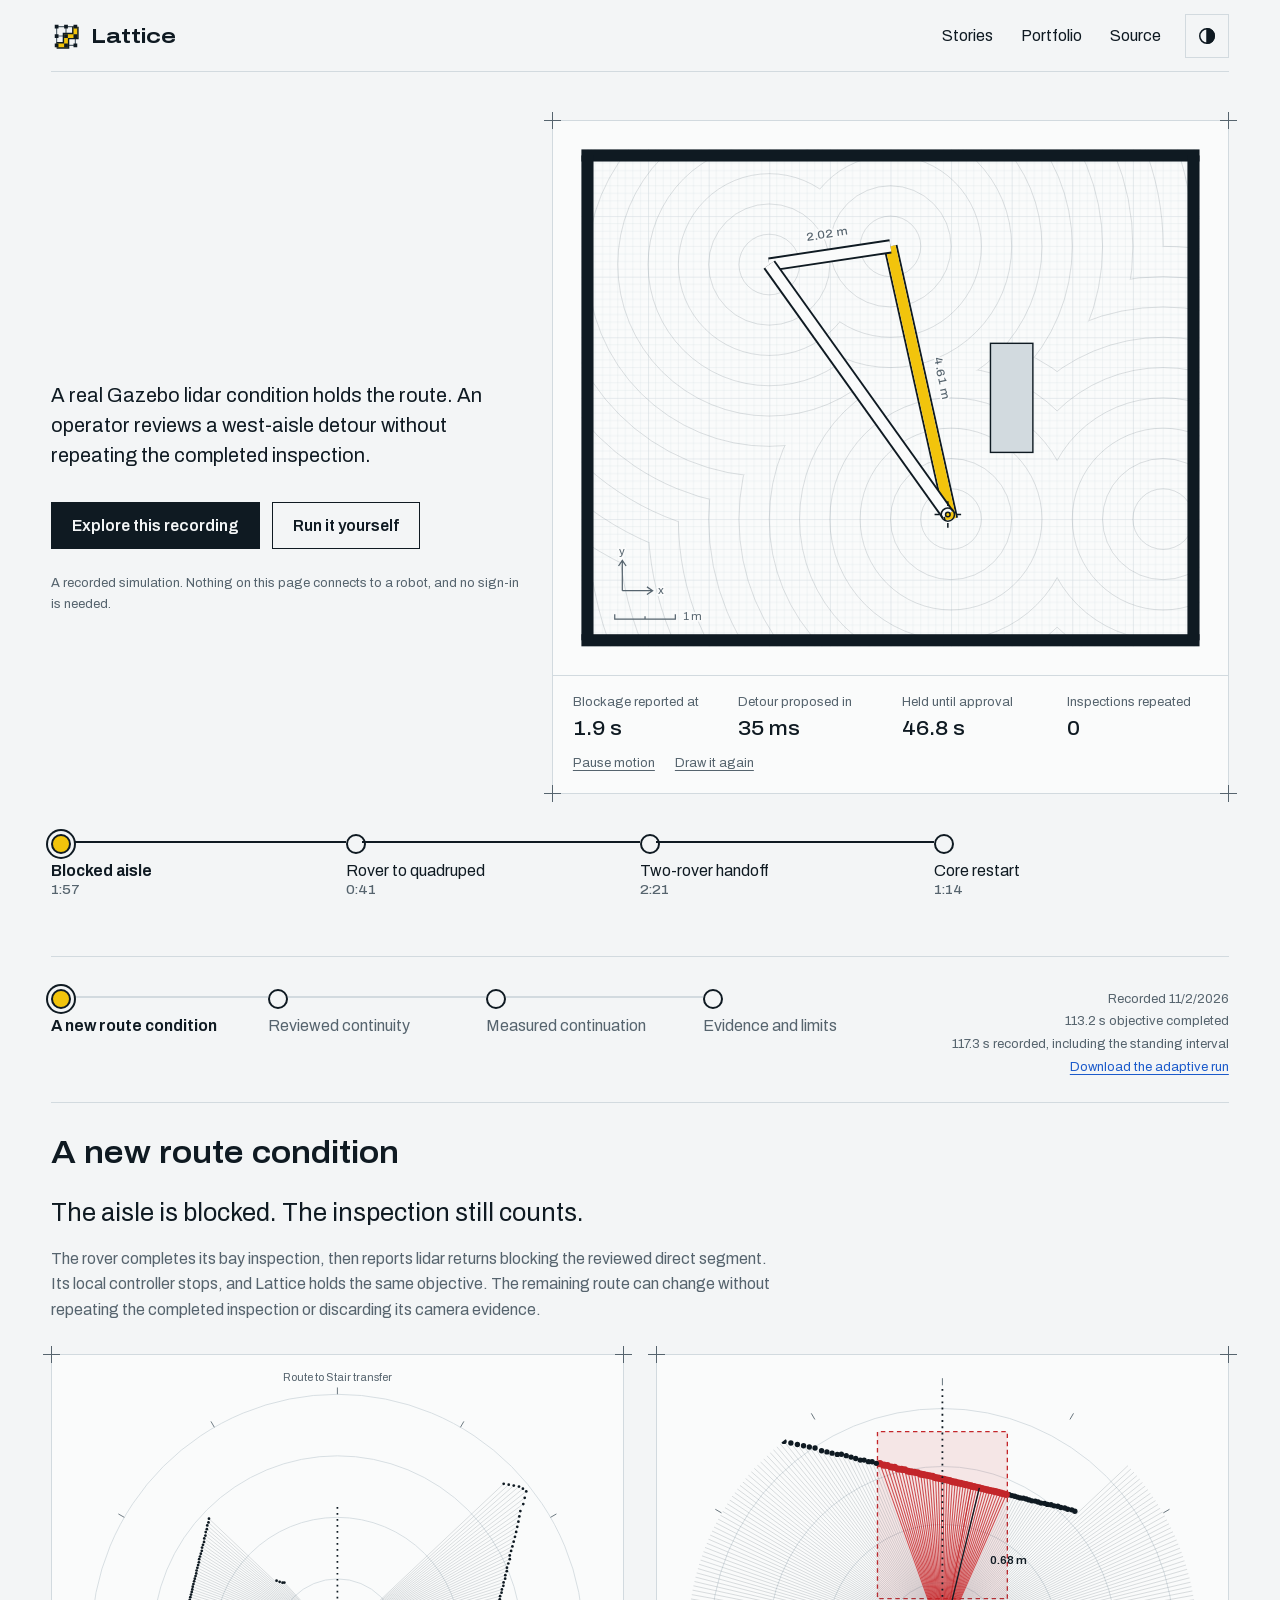
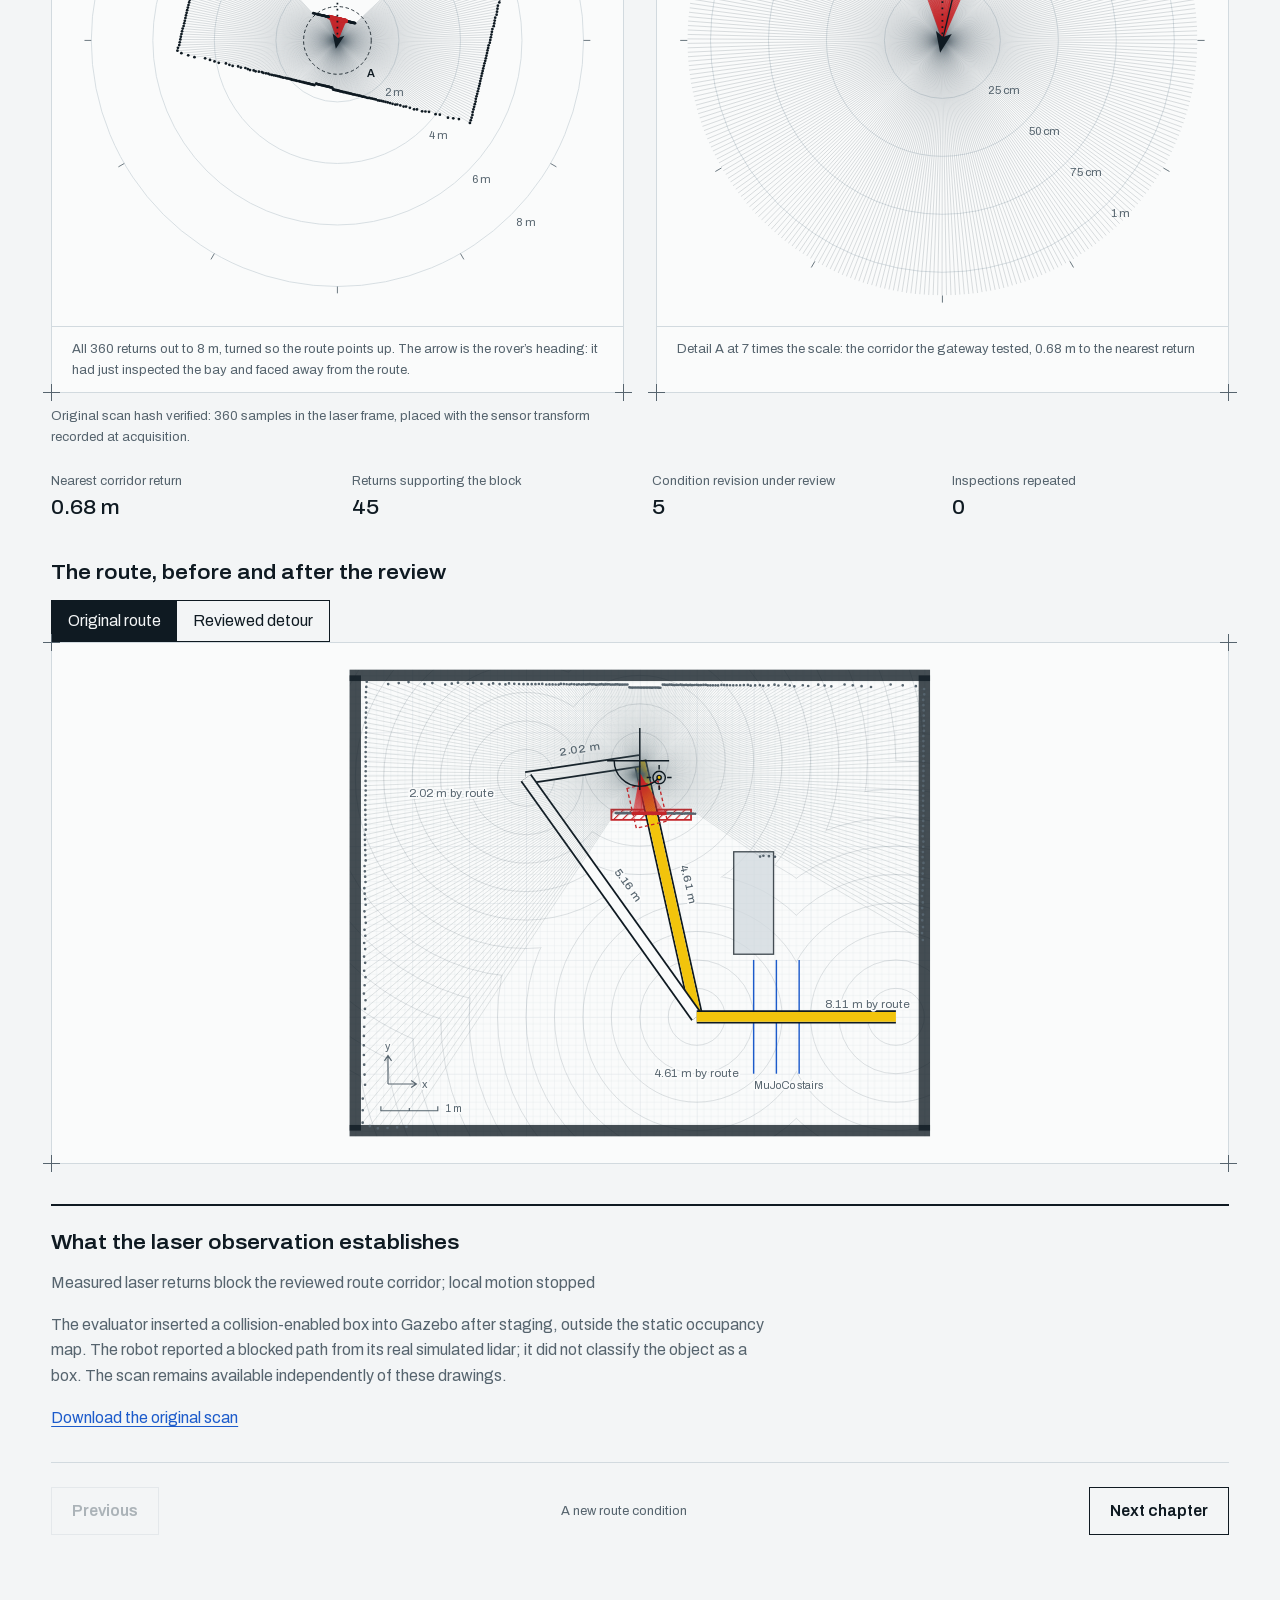
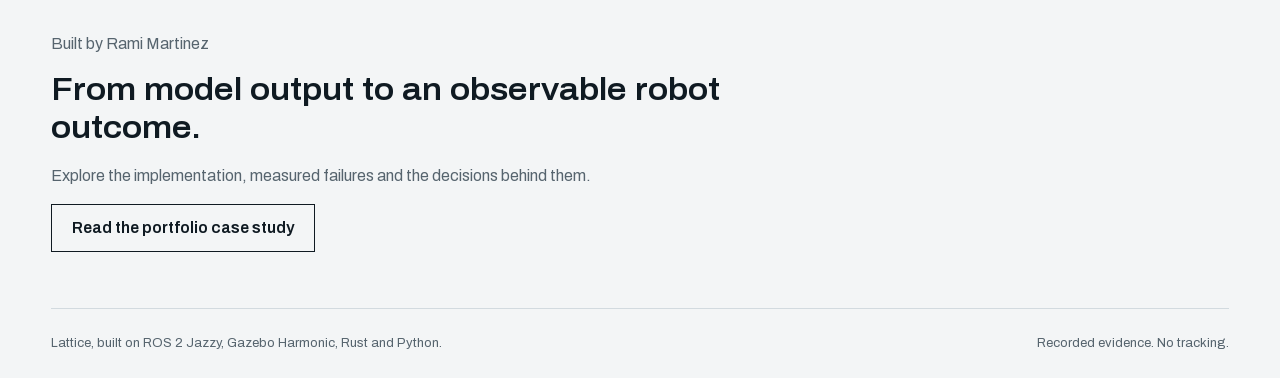
==== commit f863bb40: "Rebuild the Lattice tour from its November redesign The four recorded stories now draw each chapter " ====
--- a/lattice/index.html
+++ b/lattice/index.html
@@ -5,12 +5,16 @@
     <meta name="description" content="Follow a recorded robot objective through a real lidar blockage, a reviewed detour, retained camera evidence, and a rover-to-quadruped handoff.">
     <meta name="viewport" content="width=device-width, initial-scale=1.0" />
     <meta name="referrer" content="no-referrer" />
-    <meta name="theme-color" content="#080d14" />
+    <meta name="theme-color" content="#f3f5f6" media="(prefers-color-scheme: light)" />
+    <meta name="theme-color" content="#0b1118" media="(prefers-color-scheme: dark)" />
+    <link rel="icon" href="favicon.svg" type="image/svg+xml" />
+    <script src="theme.js"></script>
     <title>Lattice — Robot missions that continue</title>
-    <script type="module" crossorigin src="/lattice/assets/index-CxuEKRFt.js"></script>
+    <script type="module" crossorigin src="/lattice/assets/index-l6vl7Y6P.js"></script>
     <link rel="modulepreload" crossorigin href="/lattice/assets/jsx-runtime-n5LQ9ujS.js">
     <link rel="modulepreload" crossorigin href="/lattice/assets/preload-helper-DVrHmOhd.js">
-    <link rel="stylesheet" crossorigin href="/lattice/assets/index-DtA-oLSI.css">
+    <link rel="stylesheet" crossorigin href="/lattice/assets/index-CT17h_Gf.css">
+    <link rel="preload" as="font" type="font/woff2" href="/lattice/assets/archivo-variable-CbihBk7t.woff2" crossorigin="">
   </head>
   <body>
     <div id="root"></div>
--- a/lattice/assets/index-CT17h_Gf.css
+++ b/lattice/assets/index-CT17h_Gf.css
@@ -0,0 +1 @@
+@font-face{font-family:Archivo;src:url(/lattice/assets/archivo-variable-CbihBk7t.woff2)format("woff2");font-weight:400 700;font-stretch:100% 125%;font-display:swap}@font-face{font-family:B612 Mono;src:url(/lattice/assets/b612-mono-400-DelIGygo.woff2)format("woff2");font-display:swap}:root{--lightningcss-light:initial;--lightningcss-dark: ;color-scheme:light;--paper:#f3f5f6;--film:#fafbfb;--ink:#0f1a22;--graphite:#56646e;--rule:#d2dadf;--lane:#f2c40c;--hold:#b04e00;--stop:#c3262a;--clear:#17784a;--body:#1c5bcb;--sans:Archivo, ui-sans-serif, system-ui, sans-serif;--mono:"B612 Mono", ui-monospace, Menlo, Consolas, monospace;--edge:clamp(16px, 4vw, 56px);font:400 1rem / 1.6 var(--sans);color:var(--ink);background:var(--paper);font-synthesis:none;text-rendering:optimizelegibility}:root[data-theme=dark]{--lightningcss-light: ;--lightningcss-dark:initial;color-scheme:dark;--paper:#0b1118;--film:#0e1620;--ink:#e6edf1;--graphite:#8e9faa;--rule:#1c2832;--lane:#ffd23f;--hold:#ff9b42;--stop:#ff6159;--clear:#45d48d;--body:#78a6ff}*{box-sizing:border-box}body{background:var(--paper);min-width:320px;margin:0}button,input,select{font:inherit;color:inherit}button{cursor:pointer}button:disabled{cursor:default;opacity:.45}a{color:var(--body);text-underline-offset:3px}:focus-visible{outline:2px solid var(--ink);outline-offset:2px;box-shadow:0 0 0 6px var(--lane)}[tabindex="-1"]:focus{box-shadow:none;outline:none}h1,h2,h3,p{margin:0 0 16px}h2,h3{font-weight:600;font-stretch:112%;line-height:1.2}h3{font-size:1.25rem}code{font-family:var(--mono);overflow-wrap:anywhere;font-size:.8125rem}details{border-top:1px solid var(--rule);padding:16px 0}summary{cursor:pointer;color:var(--body)}details p{margin-top:16px}details dd{margin:4px 0 16px}details code{display:block}.figures,.readouts dd,.d-dim{font-family:var(--sans);font-variant-numeric:tabular-nums;font-weight:500;font-stretch:112%}small{font-size:.8125rem}.visually-hidden{clip-path:inset(50%);white-space:nowrap;width:1px;height:1px;position:absolute;overflow:hidden}.visitor-app{max-width:1440px;padding:0 var(--edge);margin:auto}.skip-link{z-index:5;background:var(--paper);padding:12px 16px;position:absolute;top:-90px;left:16px}.skip-link:focus{top:16px}.button,.visitor-button{border:1px solid var(--ink);min-height:44px;color:var(--ink);text-align:center;background:0 0;justify-content:center;align-items:center;gap:12px;padding:10px 20px;font-weight:600;text-decoration:none;display:inline-flex}.button:hover,.visitor-button:hover{background:color-mix(in srgb, var(--ink) 8%, transparent)}.primary{background:var(--ink);color:var(--paper)}.primary:hover{background:var(--lane);color:#0f1a22}.visitor-button.quiet{border-color:var(--rule);color:var(--graphite)}.text-button{color:var(--graphite);text-underline-offset:3px;background:0 0;border:0;padding:4px 0;font-size:.8125rem;text-decoration:underline}.site-header{border-bottom:1px solid var(--rule);align-items:center;gap:24px;min-height:72px;display:flex;position:relative}.brand{color:var(--ink);align-items:center;gap:10px;margin-right:auto;font-size:1.25rem;font-weight:650;font-stretch:125%;text-decoration:none;display:flex}.lattice-mark{fill:none;width:30px;height:30px}.mark-grid{stroke:var(--graphite);stroke-width:1.25px}.mark-lane-edge{stroke:var(--ink);stroke-width:7px}.mark-lane{stroke:var(--lane);stroke-width:4px}.mark-node{fill:var(--ink)}.site-nav{align-items:center;gap:28px;display:flex}.site-nav a:not(.button){color:var(--ink);text-decoration:none}.site-nav a:not(.button):hover{text-decoration:underline}.menu-button,.theme-toggle{border:1px solid var(--rule);background:0 0;min-width:44px;min-height:44px}.menu-button{padding:0 14px;display:none}.theme-toggle svg{fill:none;width:20px;stroke:var(--ink);stroke-width:1.5px;margin:auto;display:block}.theme-toggle path{fill:var(--ink)}.opening{grid-template-columns:repeat(12,minmax(0,1fr));gap:24px;padding:48px 0 40px;display:grid}.opening-text{grid-column:1/span 5;padding-top:32px}.opening h1{letter-spacing:-.015em;margin-bottom:24px;font-size:clamp(1.9375rem,1.2rem + 2.6vw,3.0625rem);font-weight:620;font-stretch:112%;line-height:1.04}.opening h1 .line{clip-path:inset(-25% 100% -25% 0);display:block}.opening h1 .line[data-shown]{clip-path:inset(-25% -6% -25% 0)}.plate-actions{gap:20px;display:flex}.lead{max-width:34em;font-size:1.25rem;line-height:1.5}.actions{flex-wrap:wrap;gap:12px;margin:32px 0 24px;display:flex}.note,.scope-note{color:var(--graphite);font-size:.8125rem}.opening-plate{grid-column:6/-1;margin:0}.plate{border:1px solid var(--rule);background:var(--film);position:relative}.plate:before{content:"";pointer-events:none;background:linear-gradient(var(--graphite) 0 0) left 0 top 8px / 17px 1px, linear-gradient(var(--graphite) 0 0) left 8px top 0 / 1px 17px, linear-gradient(var(--graphite) 0 0) right 0 top 8px / 17px 1px, linear-gradient(var(--graphite) 0 0) right 8px top 0 / 1px 17px, linear-gradient(var(--graphite) 0 0) left 0 bottom 8px / 17px 1px, linear-gradient(var(--graphite) 0 0) left 8px bottom 0 / 1px 17px, linear-gradient(var(--graphite) 0 0) right 0 bottom 8px / 17px 1px, linear-gradient(var(--graphite) 0 0) right 8px bottom 0 / 1px 17px;background-repeat:no-repeat;position:absolute;inset:-9px}.drawing-frame{aspect-ratio:713/585;place-items:center;display:grid;container:drawing/inline-size}.opening-plate figcaption{border-top:1px solid var(--rule);flex-wrap:wrap;justify-content:space-between;align-items:end;gap:8px 24px;padding:16px 20px;display:flex}.readouts{flex:520px;grid-template-columns:repeat(4,minmax(0,1fr));gap:16px 24px;margin:0;display:grid}.readouts dt{color:var(--graphite);font-size:.8125rem}.readouts dd{margin:2px 0 0;font-size:1.25rem;line-height:1.3}.lattice-drawing{width:100%;height:auto;font-family:var(--sans);display:block}.lattice-drawing :is(path,circle,polygon){fill:none}.d-film,.d-hatch-ground{fill:var(--film)}.d-minor{stroke:var(--rule);stroke-width:.5px;stroke-opacity:.6}.d-major{stroke:var(--rule);stroke-width:1.2px}.d-contours{stroke:var(--graphite);stroke-opacity:.26;stroke-width:.8px}.d-axis path,.d-scale path{stroke:var(--graphite);stroke-width:1.3px}.d-wall{fill:var(--ink)}.d-shelf{fill:var(--rule);stroke:var(--ink);stroke-width:1.5px}.d-barrier{stroke:var(--stop);stroke-width:2px}.d-hatch-stop{stroke:var(--stop);stroke-width:2.6px}.d-hatch-hold{stroke:var(--hold);stroke-width:2.6px}.d-riser{stroke:var(--body);stroke-width:1.6px;stroke-dasharray:6 4}.d-lane-edge{stroke:var(--ink);stroke-width:15px}.d-lane-core{stroke:var(--film);stroke-width:11px}.d-lane-fill{stroke:var(--lane);stroke-width:11px}.d-lane-block{stroke-width:11px}.d-ray{stroke:var(--graphite);stroke-opacity:.32;stroke-width:.6px}.d-return{stroke:var(--graphite);stroke-width:3px;stroke-linecap:round}.lattice-drawing .d-hit{stroke:var(--stop);stroke-opacity:1}.d-return.d-hit{stroke-width:4px}.d-corridor{stroke:var(--stop);stroke-width:1.5px;stroke-dasharray:4 3}.d-place{stroke:var(--ink);stroke-width:1.6px}.d-label,.d-note,.d-dim,.d-cost,.d-clock{paint-order:stroke;stroke:var(--film);stroke-linejoin:round}.d-label{fill:var(--ink);stroke-width:5px;font-size:15px;font-weight:600}.d-note,.d-dim{fill:var(--graphite);stroke-width:4px;font-size:12px}.lattice-drawing .d-track{stroke-width:3px;stroke-linecap:round;stroke-linejoin:round}.lattice-drawing .d-ink{stroke:var(--ink)}.lattice-drawing .d-body{stroke:var(--body)}.d-casing{stroke:var(--film);stroke-width:7px;stroke-linecap:round;stroke-linejoin:round}.d-track-ahead{stroke:var(--graphite);stroke-width:1.5px;stroke-dasharray:2 5}.lattice-drawing .d-glyph path{fill:var(--ink);stroke:var(--film);stroke-width:2px;stroke-linejoin:round}.lattice-drawing .d-glyph.d-body path{fill:var(--body)}.d-stop path{stroke:var(--stop);stroke-width:5px}.d-hold rect{stroke:var(--hold);stroke-width:2px}.d-transfer rect{fill:var(--film);stroke:var(--body);stroke-width:2.5px}[data-plotting] [data-pen]{stroke-dasharray:1 1}.d-probe,.d-front,.d-pulse,.d-closed,.d-glow,.d-beam,.d-head,.d-clock,.d-measure{opacity:0}.lattice-drawing .d-pulse{stroke:var(--ink);stroke-width:2px;transform-box:fill-box;transform-origin:50%}.lattice-drawing .d-stop-pulse,.lattice-drawing .d-pulse-stop{stroke:var(--stop);stroke-width:3px}.lattice-drawing .d-pulse-hold{stroke:var(--hold)}.lattice-drawing .d-pulse-transfer{stroke:var(--body)}.d-trail{stroke-linecap:round;stroke-linejoin:round}[data-living] .d-track{stroke-opacity:.32}[data-living] .d-casing{stroke-opacity:.5}.d-cost,.d-clock,.d-measure-text{font-variant-numeric:tabular-nums;font-stretch:112%}.d-cost,.d-clock{fill:var(--graphite);stroke-width:4px;font-size:12px}.lattice-drawing{cursor:crosshair}.d-measure{pointer-events:none;transition:opacity .12s}.d-measure-text{fill:var(--ink);font-size:13px}@container drawing (width<=560px){.d-label{stroke-width:7px;font-size:25px}.d-note{font-size:21px}.d-dim,.d-axis,.d-minor{display:none}.d-cost,.d-clock{font-size:20px}.d-measure-text{font-size:22px}}.story-line ul{--n:4;--at:0;grid-template-columns:repeat(var(--n), minmax(0, 1fr));margin:0 0 48px;padding:0;list-style:none;display:grid;position:relative}.story-line ul:before{content:"";z-index:2;top:0;left:calc(var(--at) * 100% / var(--n));border:2px solid var(--ink);background:var(--lane);width:16px;height:16px;box-shadow:0 0 0 3px var(--paper), 0 0 0 5px var(--ink);pointer-events:none;border-radius:50%;position:absolute}.story-line li{position:relative}.story-line li:not(:last-child):after{content:"";background:var(--ink);height:2px;position:absolute;top:7px;left:16px;right:0}.story-line button{text-align:left;background:0 0;border:0;width:100%;min-height:44px;padding:26px 12px 8px 0;line-height:1.35;display:grid}.story-line button:before{content:"";border:2px solid var(--ink);background:var(--paper);border-radius:50%;width:16px;height:16px;position:absolute;top:0;left:0}.story-line [aria-pressed=true]{font-weight:650}.story-line .figures{color:var(--graphite);font-size:.8125rem}.visitor-bottom>p{color:var(--graphite)}.visitor-bottom{max-width:44em;padding:64px 0 56px}.visitor-bottom h2{font-size:1.9375rem}.visitor-footer{border-top:1px solid var(--rule);color:var(--graphite);flex-wrap:wrap;justify-content:space-between;gap:8px 24px;padding:24px 0;font-size:.8125rem;display:flex}.visitor-error{border:1px solid var(--stop);padding:16px 20px}@media (max-width:1023px){.opening-text,.opening-plate{grid-column:1/-1}.opening-text{padding-top:0}}@media (max-width:760px){.site-nav{top:100%;left:calc(-1 * var(--edge));right:calc(-1 * var(--edge));z-index:4;padding:8px var(--edge) 16px;border-bottom:1px solid var(--rule);background:var(--paper);flex-direction:column;align-items:stretch;gap:0;display:none;position:absolute}.site-nav[data-open]{display:flex}.site-nav a:not(.button){padding:12px 0}.site-nav .button{margin-top:8px}.site-header{gap:8px}.menu-button{display:block}.opening{grid-template-columns:minmax(0,1fr);gap:0;padding-top:32px}.opening-text{display:contents}.opening-plate{order:1;margin:0 0 32px}.lead,.actions,.note{order:2}.actions{margin-top:0}.readouts{grid-template-columns:repeat(2,minmax(0,1fr))}.opening-plate figcaption{padding:16px}.story-line ul{display:block}.story-line ul:before{top:calc(var(--at) * 100% / var(--n));left:0}.story-line li:not(:last-child):after{width:2px;height:auto;top:16px;bottom:-2px;left:7px}.story-line button{grid-template-columns:1fr auto;padding:0 0 16px 32px}}@media (prefers-reduced-motion:no-preference){.opening h1 .line[data-shown]{transition:clip-path .8s cubic-bezier(.65,0,.25,1)}.story-line ul:before{transition:left .6s cubic-bezier(.65,0,.25,1),top .6s cubic-bezier(.65,0,.25,1)}.d-head{transition:opacity .15s}}
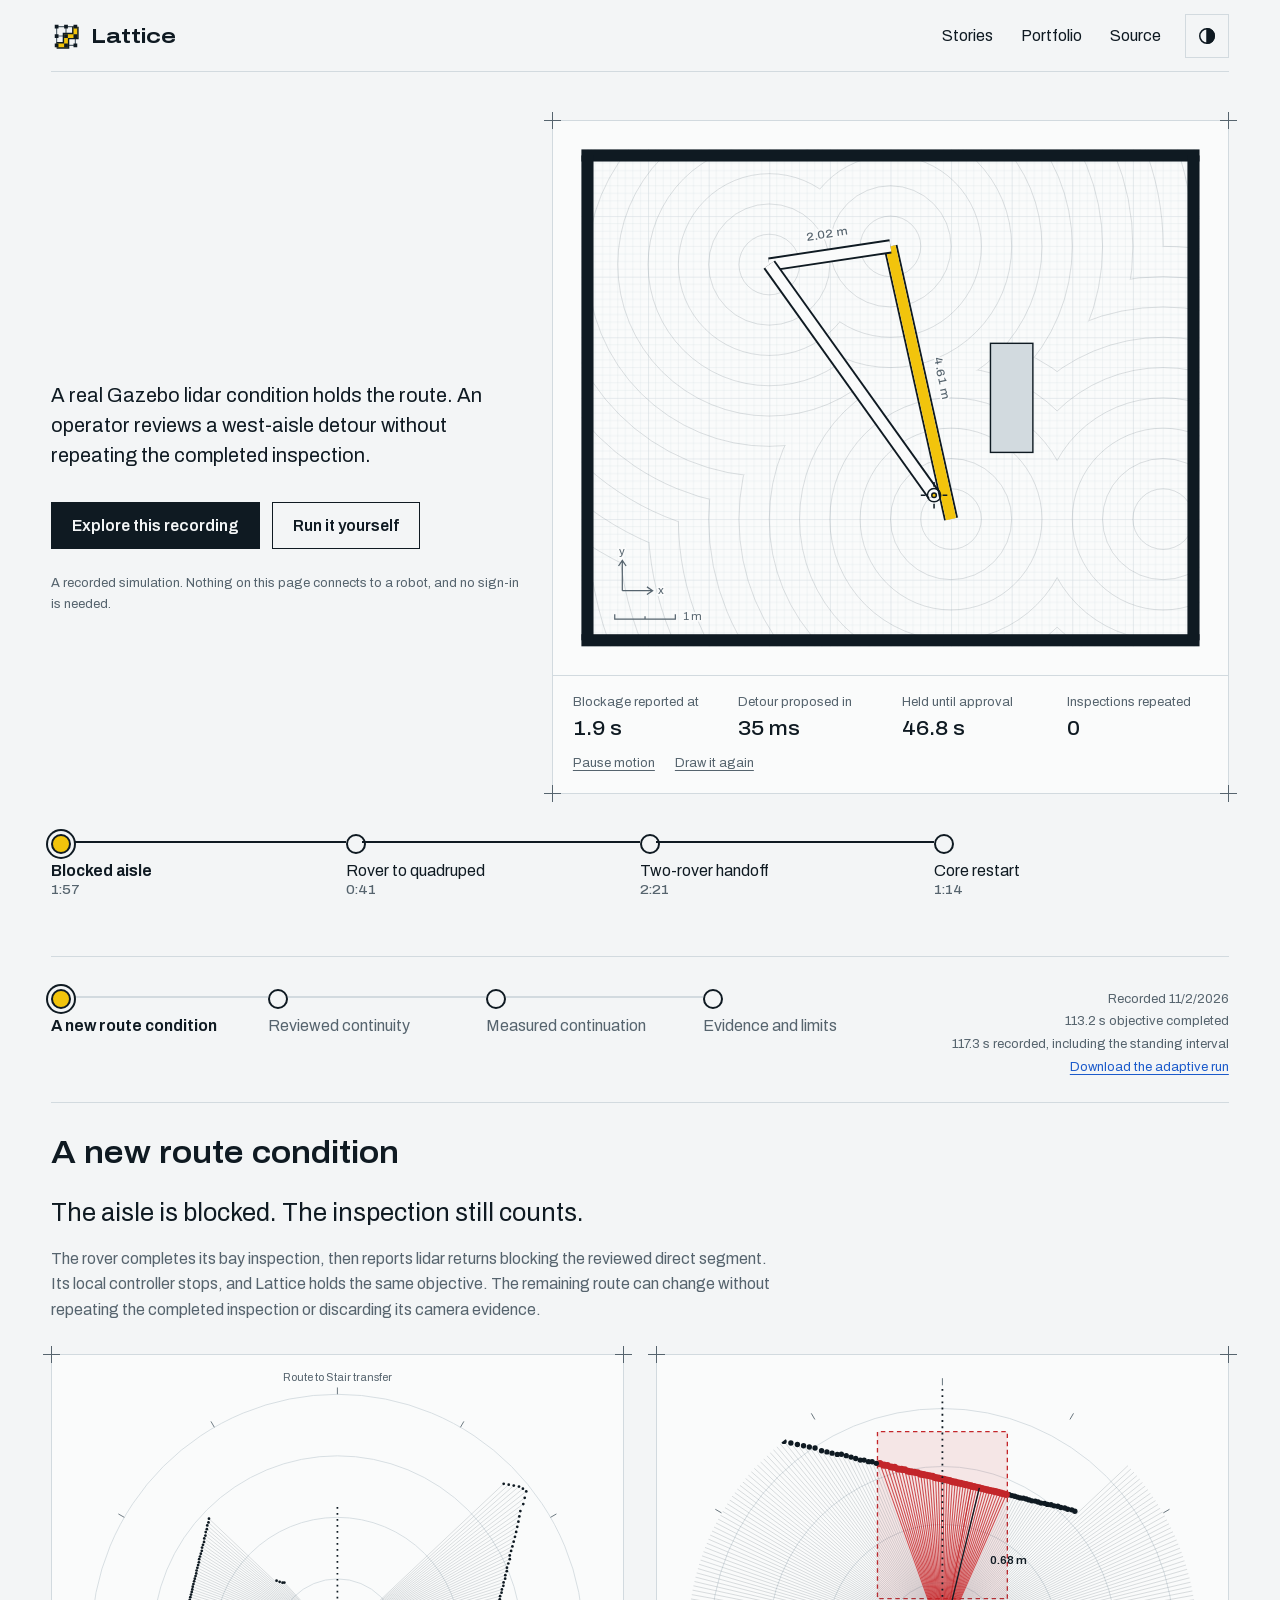
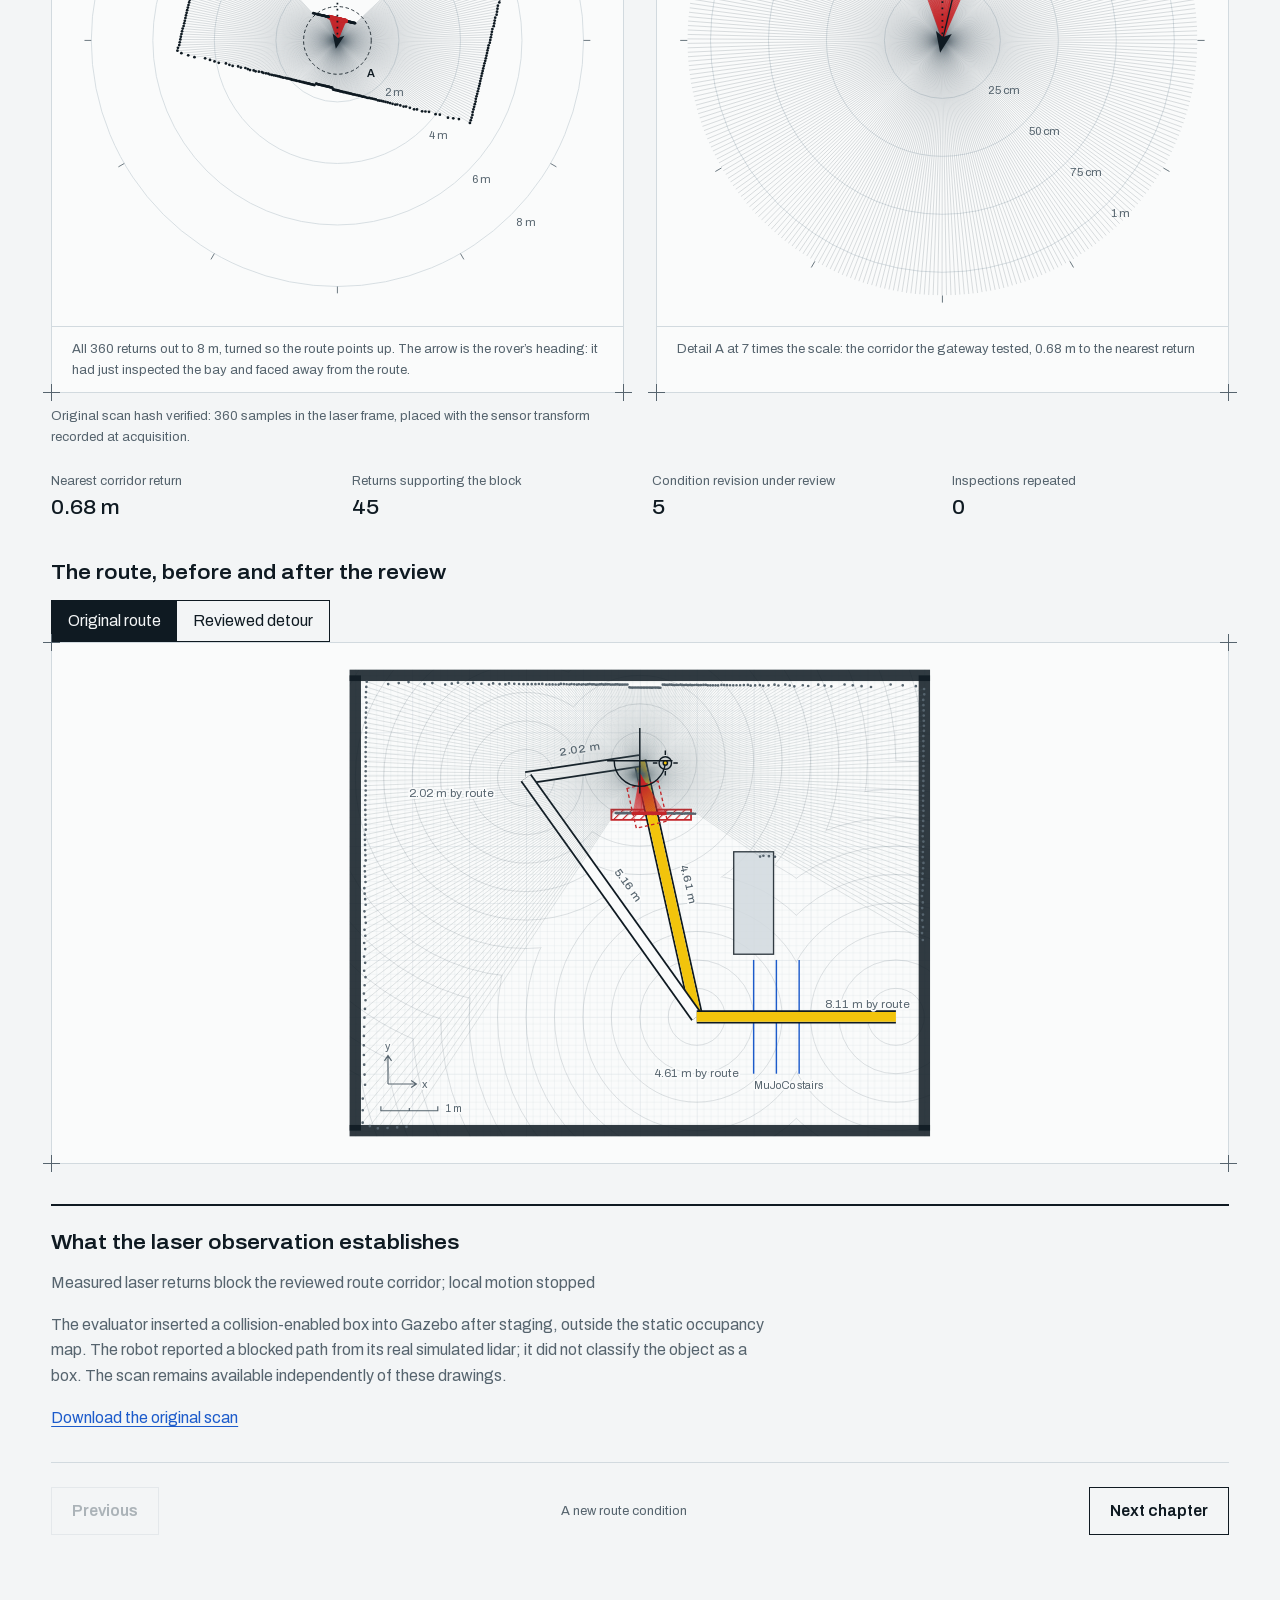
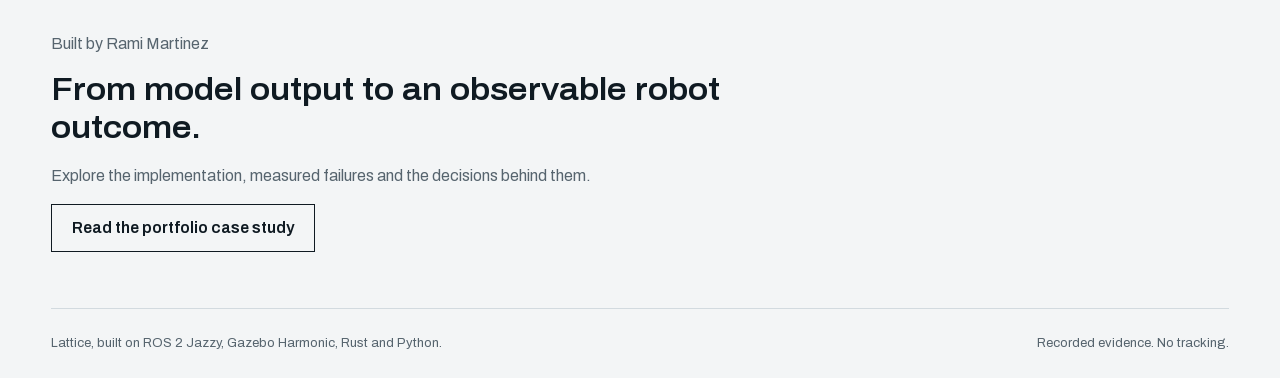
==== commit 8cb10dc8: "Rebuild the Lattice tour from the merged console redesign The tour now shares its type, colour and d" ====
--- a/lattice/index.html
+++ b/lattice/index.html
@@ -10,10 +10,13 @@
     <link rel="icon" href="favicon.svg" type="image/svg+xml" />
     <script src="theme.js"></script>
     <title>Lattice — Robot missions that continue</title>
-    <script type="module" crossorigin src="/lattice/assets/index-l6vl7Y6P.js"></script>
+    <script type="module" crossorigin src="/lattice/assets/index-mAft2s1m.js"></script>
     <link rel="modulepreload" crossorigin href="/lattice/assets/jsx-runtime-n5LQ9ujS.js">
-    <link rel="modulepreload" crossorigin href="/lattice/assets/preload-helper-DVrHmOhd.js">
-    <link rel="stylesheet" crossorigin href="/lattice/assets/index-CT17h_Gf.css">
+    <link rel="modulepreload" crossorigin href="/lattice/assets/preload-helper-BAlglwPt.js">
+    <link rel="modulepreload" crossorigin href="/lattice/assets/LatticeDrawing-UH9CXTuI.js">
+    <link rel="stylesheet" crossorigin href="/lattice/assets/preload-helper-fJdeKS9b.css">
+    <link rel="stylesheet" crossorigin href="/lattice/assets/LatticeDrawing-BTLTqi2f.css">
+    <link rel="stylesheet" crossorigin href="/lattice/assets/index-Dq6tKr4Z.css">
     <link rel="preload" as="font" type="font/woff2" href="/lattice/assets/archivo-variable-CbihBk7t.woff2" crossorigin="">
   </head>
   <body>
--- a/lattice/assets/preload-helper-fJdeKS9b.css
+++ b/lattice/assets/preload-helper-fJdeKS9b.css
@@ -0,0 +1 @@
+@font-face{font-family:Archivo;src:url(/lattice/assets/archivo-variable-CbihBk7t.woff2)format("woff2");font-weight:400 700;font-stretch:100% 125%;font-display:swap}@font-face{font-family:B612 Mono;src:url(/lattice/assets/b612-mono-400-DelIGygo.woff2)format("woff2");font-display:swap}:root{--lightningcss-light:initial;--lightningcss-dark: ;color-scheme:light;--paper:#f3f5f6;--film:#fafbfb;--ink:#0f1a22;--graphite:#56646e;--rule:#d2dadf;--lane:#f2c40c;--hold:#b04e00;--stop:#c3262a;--clear:#17784a;--body:#1c5bcb;--sans:Archivo, ui-sans-serif, system-ui, sans-serif;--mono:"B612 Mono", ui-monospace, Menlo, Consolas, monospace;--edge:clamp(16px, 4vw, 56px);font:400 1rem / 1.6 var(--sans);color:var(--ink);background:var(--paper);font-synthesis:none;text-rendering:optimizelegibility}:root[data-theme=dark]{--lightningcss-light: ;--lightningcss-dark:initial;color-scheme:dark;--paper:#0b1118;--film:#0e1620;--ink:#e6edf1;--graphite:#8e9faa;--rule:#1c2832;--lane:#ffd23f;--hold:#ff9b42;--stop:#ff6159;--clear:#45d48d;--body:#78a6ff}*{box-sizing:border-box}body{background:var(--paper);min-width:320px;margin:0}button,input,select{font:inherit;color:inherit}button{cursor:pointer}button:disabled{cursor:default;opacity:.45}a{color:var(--body);text-underline-offset:3px}:focus-visible{outline:2px solid var(--ink);outline-offset:2px;box-shadow:0 0 0 6px var(--lane)}[tabindex="-1"]:focus{box-shadow:none;outline:none}h1,h2,h3,p{margin:0 0 16px}h2,h3{font-weight:600;font-stretch:112%;line-height:1.2}h3{font-size:1.25rem}code{font-family:var(--mono);overflow-wrap:anywhere;font-size:.8125rem}details{border-top:1px solid var(--rule);padding:16px 0}summary{cursor:pointer;color:var(--body)}details p{margin-top:16px}details dd{margin:4px 0 16px}details code{display:block}.figures,.readouts dd,.d-dim{font-family:var(--sans);font-variant-numeric:tabular-nums;font-weight:500;font-stretch:112%}small{font-size:.8125rem}.visually-hidden{clip-path:inset(50%);white-space:nowrap;width:1px;height:1px;position:absolute;overflow:hidden}.skip-link{z-index:5;background:var(--paper);padding:12px 16px;position:absolute;top:-90px;left:16px}.skip-link:focus{top:16px}.button,.visitor-button{border:1px solid var(--ink);min-height:44px;color:var(--ink);text-align:center;background:0 0;justify-content:center;align-items:center;gap:12px;padding:10px 20px;font-weight:600;text-decoration:none;display:inline-flex}.button:hover,.visitor-button:hover{background:color-mix(in srgb, var(--ink) 8%, transparent)}.primary{background:var(--ink);color:var(--paper)}.primary:hover{background:var(--lane);color:#0f1a22}.visitor-button.quiet{border-color:var(--rule);color:var(--graphite)}.text-button{color:var(--graphite);text-underline-offset:3px;background:0 0;border:0;padding:4px 0;font-size:.8125rem;text-decoration:underline}.brand{color:var(--ink);align-items:center;gap:10px;margin-right:auto;font-size:1.25rem;font-weight:650;font-stretch:125%;text-decoration:none;display:flex}.lattice-mark{fill:none;width:30px;height:30px}.mark-grid{stroke:var(--graphite);stroke-width:1.25px}.mark-lane-edge{stroke:var(--ink);stroke-width:7px}.mark-lane{stroke:var(--lane);stroke-width:4px}.mark-node{fill:var(--ink)}.theme-toggle{border:1px solid var(--rule);background:0 0;min-width:44px;min-height:44px}.theme-toggle svg{fill:none;width:20px;stroke:var(--ink);stroke-width:1.5px;margin:auto;display:block}.theme-toggle path{fill:var(--ink)}.plate{border:1px solid var(--rule);background:var(--film);position:relative}.plate:before{content:"";pointer-events:none;background:linear-gradient(var(--graphite) 0 0) left 0 top 8px / 17px 1px, linear-gradient(var(--graphite) 0 0) left 8px top 0 / 1px 17px, linear-gradient(var(--graphite) 0 0) right 0 top 8px / 17px 1px, linear-gradient(var(--graphite) 0 0) right 8px top 0 / 1px 17px, linear-gradient(var(--graphite) 0 0) left 0 bottom 8px / 17px 1px, linear-gradient(var(--graphite) 0 0) left 8px bottom 0 / 1px 17px, linear-gradient(var(--graphite) 0 0) right 0 bottom 8px / 17px 1px, linear-gradient(var(--graphite) 0 0) right 8px bottom 0 / 1px 17px;background-repeat:no-repeat;position:absolute;inset:-9px}
--- a/lattice/assets/LatticeDrawing-BTLTqi2f.css
+++ b/lattice/assets/LatticeDrawing-BTLTqi2f.css
@@ -0,0 +1 @@
+.drawing-frame{aspect-ratio:713/585;place-items:center;display:grid;container:drawing/inline-size}.lattice-drawing{width:100%;height:auto;font-family:var(--sans);display:block}.lattice-drawing :is(path,circle,polygon){fill:none}.d-film,.d-hatch-ground{fill:var(--film)}.d-minor{stroke:var(--rule);stroke-width:.5px;stroke-opacity:.6}.d-major{stroke:var(--rule);stroke-width:1.2px}.d-contours{stroke:var(--graphite);stroke-opacity:.26;stroke-width:.8px}.d-axis path,.d-scale path{stroke:var(--graphite);stroke-width:1.3px}.d-wall{fill:var(--ink)}.d-shelf{fill:var(--rule);stroke:var(--ink);stroke-width:1.5px}.d-barrier{stroke:var(--stop);stroke-width:2px}.d-hatch-stop{stroke:var(--stop);stroke-width:2.6px}.d-hatch-hold{stroke:var(--hold);stroke-width:2.6px}.d-riser{stroke:var(--body);stroke-width:1.6px;stroke-dasharray:6 4}.d-lane-edge{stroke:var(--ink);stroke-width:15px}.d-lane-core{stroke:var(--film);stroke-width:11px}.d-lane-fill{stroke:var(--lane);stroke-width:11px}.d-lane-block{stroke-width:11px}.d-ray{stroke:var(--graphite);stroke-opacity:.32;stroke-width:.6px}.d-return{stroke:var(--graphite);stroke-width:3px;stroke-linecap:round}.lattice-drawing .d-hit{stroke:var(--stop);stroke-opacity:1}.d-return.d-hit{stroke-width:4px}.d-corridor{stroke:var(--stop);stroke-width:1.5px;stroke-dasharray:4 3}.d-place{stroke:var(--ink);stroke-width:1.6px}.d-label,.d-note,.d-dim,.d-cost,.d-clock{paint-order:stroke;stroke:var(--film);stroke-linejoin:round}.d-label{fill:var(--ink);stroke-width:5px;font-size:15px;font-weight:600}.d-note,.d-dim{fill:var(--graphite);stroke-width:4px;font-size:12px}.lattice-drawing .d-track{stroke-width:3px;stroke-linecap:round;stroke-linejoin:round}.lattice-drawing .d-ink{stroke:var(--ink)}.lattice-drawing .d-body{stroke:var(--body)}.d-casing{stroke:var(--film);stroke-width:7px;stroke-linecap:round;stroke-linejoin:round}.d-track-ahead{stroke:var(--graphite);stroke-width:1.5px;stroke-dasharray:2 5}.lattice-drawing .d-glyph path{fill:var(--ink);stroke:var(--film);stroke-width:2px;stroke-linejoin:round}.lattice-drawing .d-glyph.d-body path{fill:var(--body)}.d-stop path{stroke:var(--stop);stroke-width:5px}.d-hold rect{stroke:var(--hold);stroke-width:2px}.d-transfer rect{fill:var(--film);stroke:var(--body);stroke-width:2.5px}[data-plotting] [data-pen]{stroke-dasharray:1 1}.d-probe,.d-front,.d-pulse,.d-closed,.d-glow,.d-beam,.d-head,.d-clock,.d-measure{opacity:0}.lattice-drawing .d-pulse{stroke:var(--ink);stroke-width:2px;transform-box:fill-box;transform-origin:50%}.lattice-drawing .d-stop-pulse,.lattice-drawing .d-pulse-stop{stroke:var(--stop);stroke-width:3px}.lattice-drawing .d-pulse-hold{stroke:var(--hold)}.lattice-drawing .d-pulse-transfer{stroke:var(--body)}.d-trail{stroke-linecap:round;stroke-linejoin:round}[data-living] .d-track{stroke-opacity:.32}[data-living] .d-casing{stroke-opacity:.5}.d-cost,.d-clock,.d-measure-text{font-variant-numeric:tabular-nums;font-stretch:112%}.d-cost,.d-clock{fill:var(--graphite);stroke-width:4px;font-size:12px}.lattice-drawing{cursor:crosshair}.d-measure{pointer-events:none;transition:opacity .12s}.d-measure-text{fill:var(--ink);font-size:13px}@container drawing (width<=560px){.d-label{stroke-width:7px;font-size:25px}.d-note{font-size:21px}.d-dim,.d-axis,.d-minor{display:none}.d-cost,.d-clock{font-size:20px}.d-measure-text{font-size:22px}}
--- a/lattice/assets/index-Dq6tKr4Z.css
+++ b/lattice/assets/index-Dq6tKr4Z.css
@@ -0,0 +1 @@
+.visitor-app{max-width:1440px;padding:0 var(--edge);margin:auto}.site-header{border-bottom:1px solid var(--rule);align-items:center;gap:24px;min-height:72px;display:flex;position:relative}.site-nav{align-items:center;gap:28px;display:flex}.site-nav a:not(.button){color:var(--ink);text-decoration:none}.site-nav a:not(.button):hover{text-decoration:underline}.menu-button{border:1px solid var(--rule);background:0 0;min-width:44px;min-height:44px;padding:0 14px;display:none}.opening{grid-template-columns:repeat(12,minmax(0,1fr));gap:24px;padding:48px 0 40px;display:grid}.opening-text{grid-column:1/span 5;padding-top:32px}.opening h1{letter-spacing:-.015em;margin-bottom:24px;font-size:clamp(1.9375rem,1.2rem + 2.6vw,3.0625rem);font-weight:620;font-stretch:112%;line-height:1.04}.opening h1 .line{clip-path:inset(-25% 100% -25% 0);display:block}.opening h1 .line[data-shown]{clip-path:inset(-25% -6% -25% 0)}.plate-actions{gap:20px;display:flex}.lead{max-width:34em;font-size:1.25rem;line-height:1.5}.actions{flex-wrap:wrap;gap:12px;margin:32px 0 24px;display:flex}.note,.scope-note{color:var(--graphite);font-size:.8125rem}.opening-plate{grid-column:6/-1;margin:0}.opening-plate figcaption{border-top:1px solid var(--rule);flex-wrap:wrap;justify-content:space-between;align-items:end;gap:8px 24px;padding:16px 20px;display:flex}.readouts{flex:520px;grid-template-columns:repeat(4,minmax(0,1fr));gap:16px 24px;margin:0;display:grid}.readouts dt{color:var(--graphite);font-size:.8125rem}.readouts dd{margin:2px 0 0;font-size:1.25rem;line-height:1.3}.story-line ul{--n:4;--at:0;grid-template-columns:repeat(var(--n), minmax(0, 1fr));margin:0 0 48px;padding:0;list-style:none;display:grid;position:relative}.story-line ul:before{content:"";z-index:2;top:0;left:calc(var(--at) * 100% / var(--n));border:2px solid var(--ink);background:var(--lane);width:16px;height:16px;box-shadow:0 0 0 3px var(--paper), 0 0 0 5px var(--ink);pointer-events:none;border-radius:50%;position:absolute}.story-line li{position:relative}.story-line li:not(:last-child):after{content:"";background:var(--ink);height:2px;position:absolute;top:7px;left:16px;right:0}.story-line button{text-align:left;background:0 0;border:0;width:100%;min-height:44px;padding:26px 12px 8px 0;line-height:1.35;display:grid}.story-line button:before{content:"";border:2px solid var(--ink);background:var(--paper);border-radius:50%;width:16px;height:16px;position:absolute;top:0;left:0}.story-line [aria-pressed=true]{font-weight:650}.story-line .figures{color:var(--graphite);font-size:.8125rem}.visitor-bottom>p{color:var(--graphite)}.visitor-bottom{max-width:44em;padding:64px 0 56px}.visitor-bottom h2{font-size:1.9375rem}.visitor-footer{border-top:1px solid var(--rule);color:var(--graphite);flex-wrap:wrap;justify-content:space-between;gap:8px 24px;padding:24px 0;font-size:.8125rem;display:flex}.visitor-error{border:1px solid var(--stop);padding:16px 20px}@media (max-width:1023px){.opening-text,.opening-plate{grid-column:1/-1}.opening-text{padding-top:0}}@media (max-width:760px){.site-nav{top:100%;left:calc(-1 * var(--edge));right:calc(-1 * var(--edge));z-index:4;padding:8px var(--edge) 16px;border-bottom:1px solid var(--rule);background:var(--paper);flex-direction:column;align-items:stretch;gap:0;display:none;position:absolute}.site-nav[data-open]{display:flex}.site-nav a:not(.button){padding:12px 0}.site-nav .button{margin-top:8px}.site-header{gap:8px}.menu-button{display:block}.opening{grid-template-columns:minmax(0,1fr);gap:0;padding-top:32px}.opening-text{display:contents}.opening-plate{order:1;margin:0 0 32px}.lead,.actions,.note{order:2}.actions{margin-top:0}.readouts{grid-template-columns:repeat(2,minmax(0,1fr))}.opening-plate figcaption{padding:16px}.story-line ul{display:block}.story-line ul:before{top:calc(var(--at) * 100% / var(--n));left:0}.story-line li:not(:last-child):after{width:2px;height:auto;top:16px;bottom:-2px;left:7px}.story-line button{grid-template-columns:1fr auto;padding:0 0 16px 32px}}@media (prefers-reduced-motion:no-preference){.opening h1 .line[data-shown]{transition:clip-path .8s cubic-bezier(.65,0,.25,1)}.story-line ul:before{transition:left .6s cubic-bezier(.65,0,.25,1),top .6s cubic-bezier(.65,0,.25,1)}.d-head{transition:opacity .15s}}
